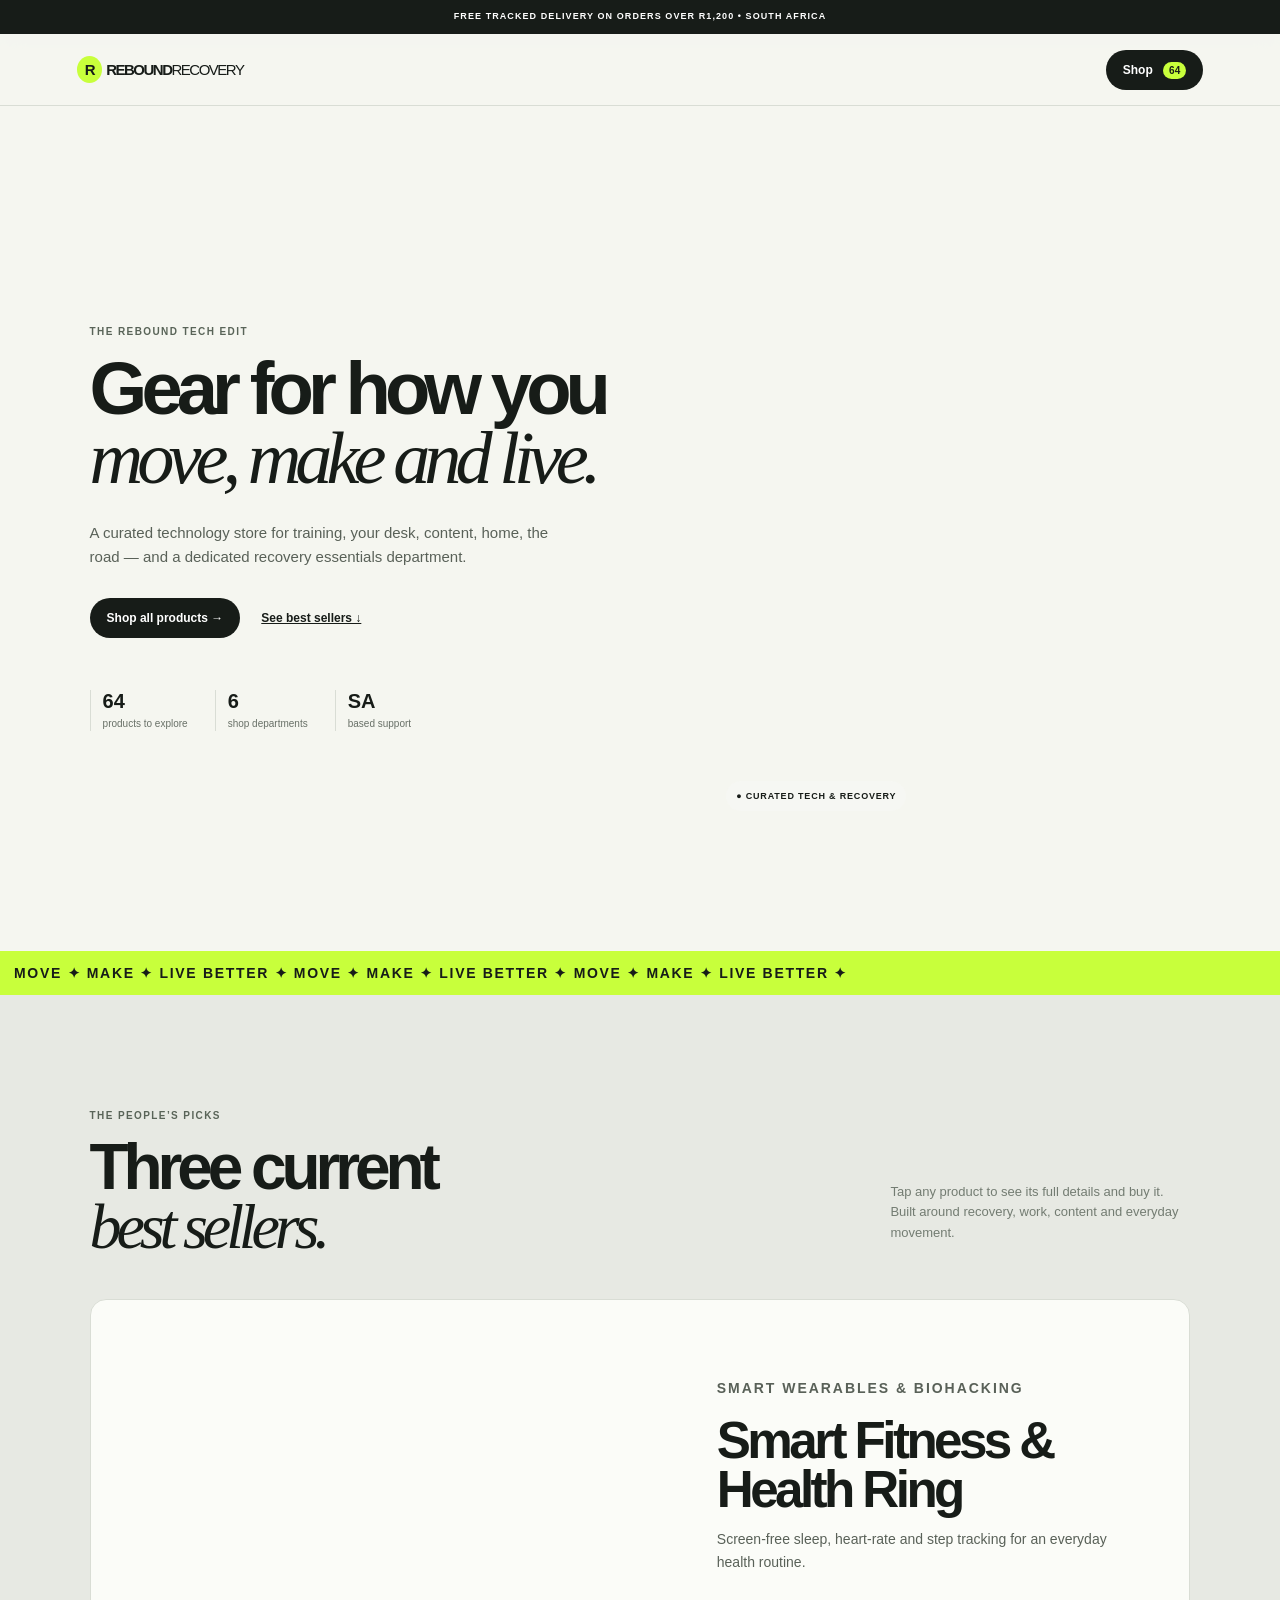
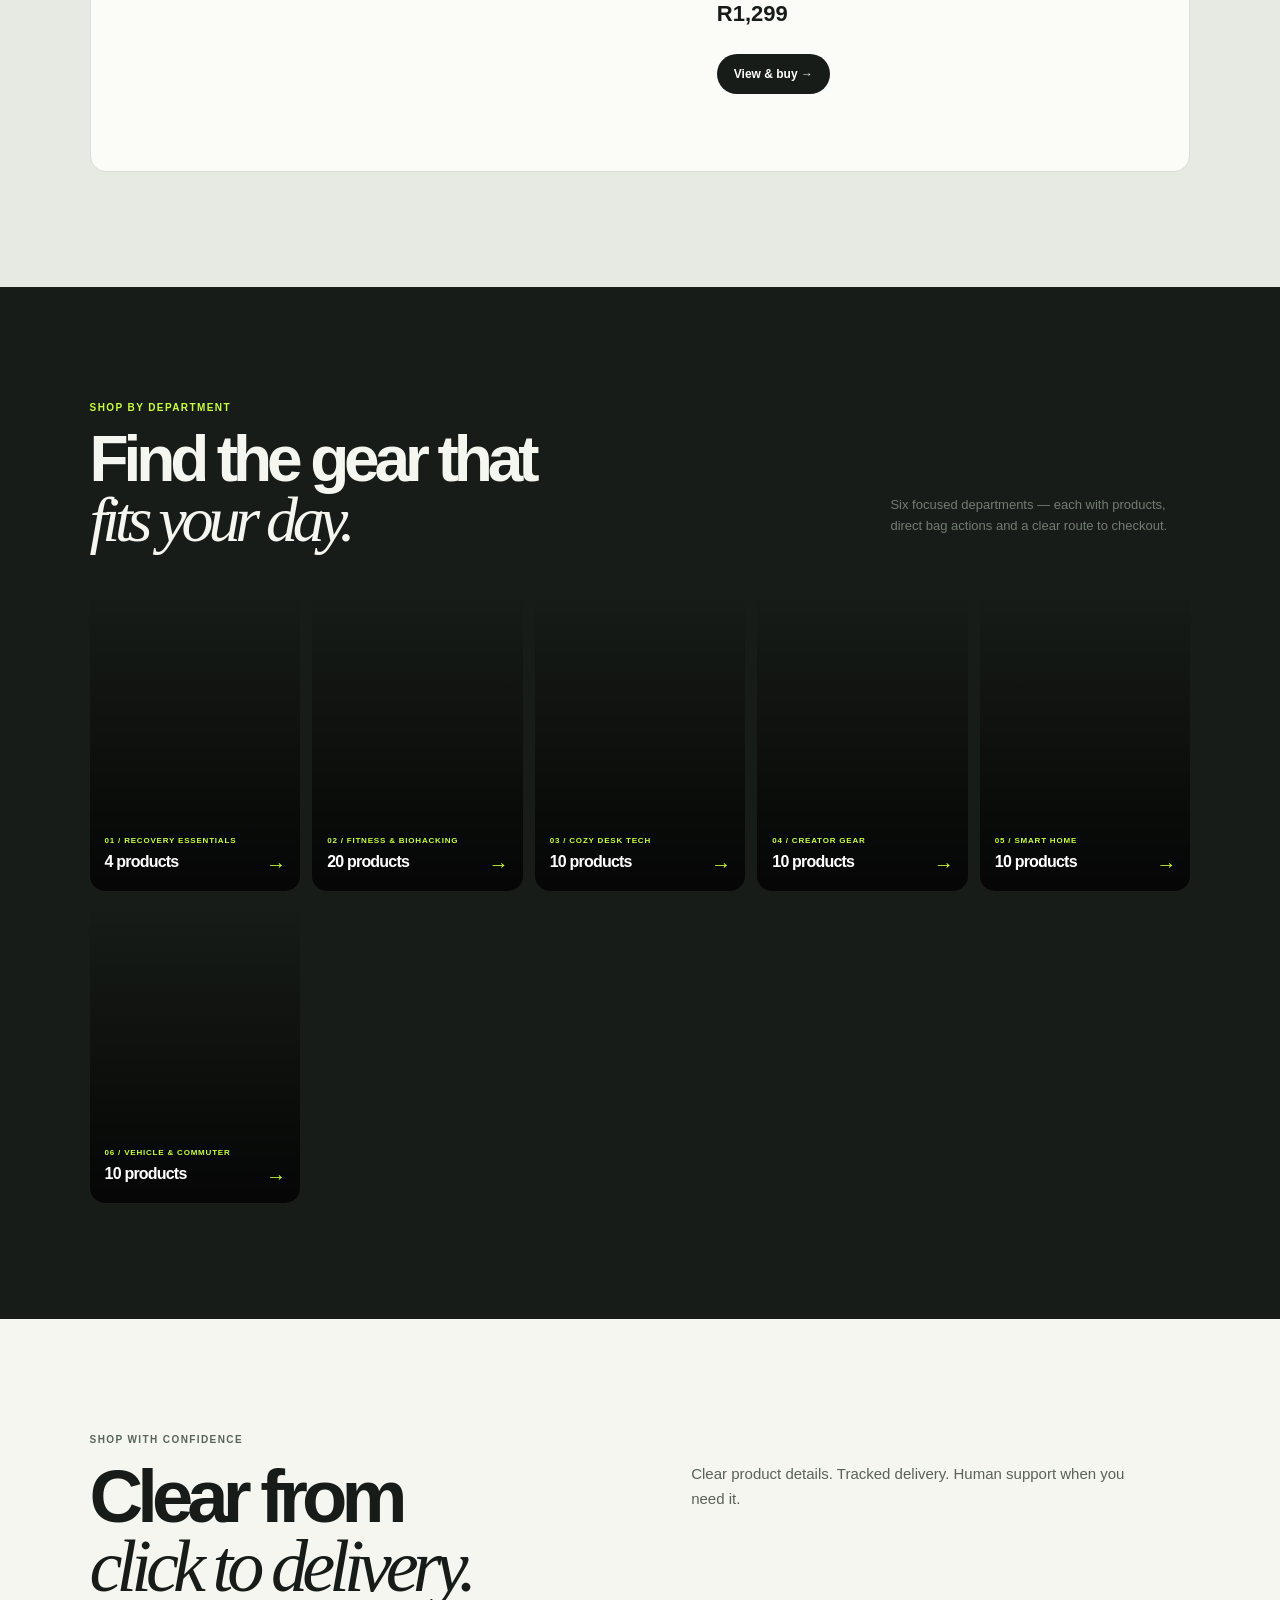
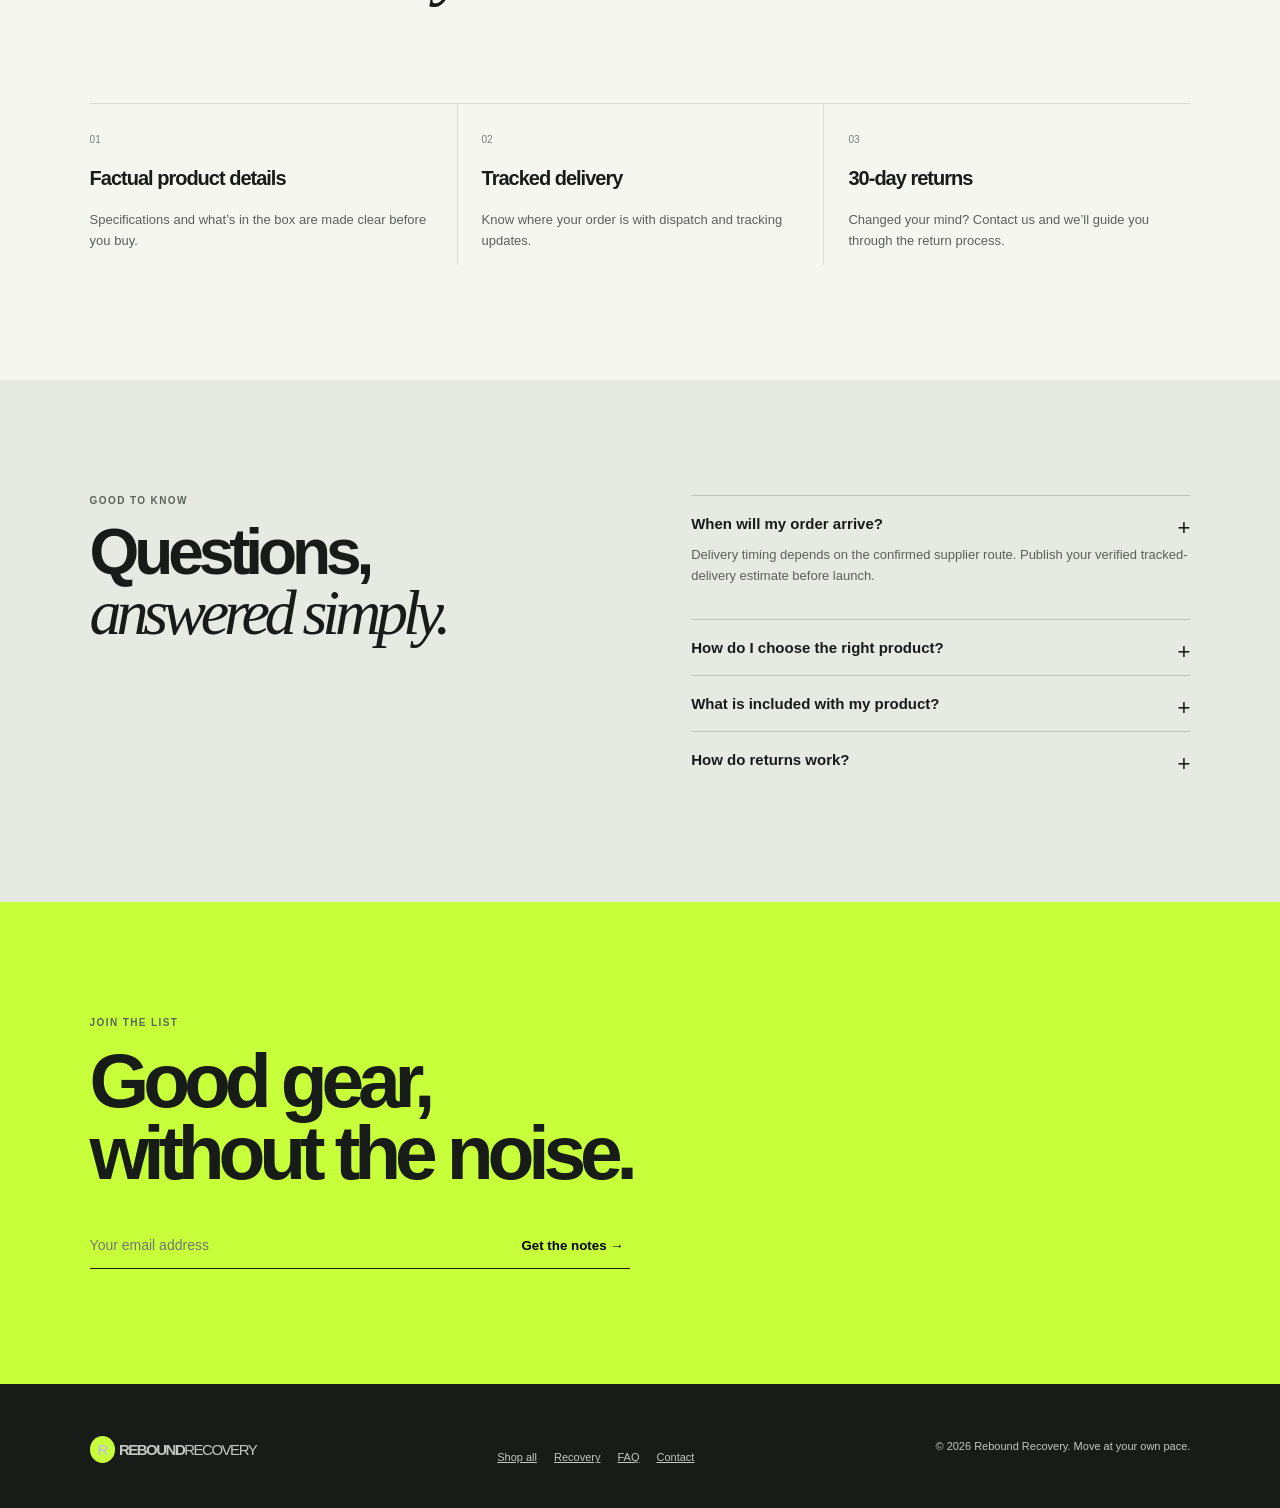
==== index.html @ 2fc0a437 "Make live site match full desktop homepage" ====
<!doctype html><html lang="en"><head><meta charset="utf-8"><meta name="viewport" content="width=device-width,initial-scale=1,viewport-fit=cover"><meta name="theme-color" content="#171c18"><title>Rebound Recovery | Gear for how you move, make and live</title><style>:root{--ink:#171c18;--paper:#f5f6f0;--lime:#c8ff3b;--line:#d9ddd5;--muted:#596158}*{box-sizing:border-box}html{scroll-behavior:smooth}body{margin:0;background:var(--paper);color:var(--ink);font-family:Arial,sans-serif}a{color:inherit}.bar{height:34px;background:var(--ink);color:white;text-align:center;padding:11px;font-size:9px;font-weight:bold;letter-spacing:.12em}.nav{height:72px;position:sticky;top:0;z-index:5;display:flex;align-items:center;justify-content:space-between;padding:0 clamp(18px,6vw,92px);background:#f5f6f0ee;backdrop-filter:blur(12px);border-bottom:1px solid var(--line)}.logo{font-size:15px;font-weight:800;letter-spacing:-1.5px;text-decoration:none}.logo b{display:inline-block;background:var(--lime);padding:5px 8px;border-radius:50%;margin-right:4px}.logo span{font-weight:400}.bag,.btn{background:var(--ink);color:white;border:0;border-radius:99px;padding:13px 17px;text-decoration:none;font-size:12px;font-weight:bold}.bag i{font-style:normal;margin-left:7px;background:var(--lime);color:var(--ink);border-radius:99px;padding:3px 6px;font-size:10px}.pad{padding:clamp(65px,9vw,130px) clamp(18px,7vw,115px)}.hero{display:grid;grid-template-columns:1.04fr .96fr;gap:8vw;align-items:center;min-height:620px}.eyebrow{font-size:10px;letter-spacing:.14em;font-weight:bold;color:#596458;margin:0 0 17px}.hero h1,h2{margin:0;line-height:.93;letter-spacing:-.08em;font-size:clamp(46px,5.8vw,86px)}em{font-family:Georgia,serif;font-weight:400}.lead{max-width:470px;color:var(--muted);font-size:15px;line-height:1.65;margin:28px 0}.actions{display:flex;gap:21px;align-items:center;flex-wrap:wrap}.text{font-size:12px;font-weight:bold}.stats{display:flex;gap:27px;margin-top:52px}.stats div{border-left:1px solid var(--line);padding-left:12px}.stats b{display:block;font-size:20px}.stats span{font-size:10px;color:#687067}.heroimg{height:clamp(360px,48vw,650px);border-radius:19px;background:url(https://images.unsplash.com/photo-1552674605-db6ffd4facb5?auto=format&fit=crop&w=1200&q=85) center/cover}.tag{display:inline-block;background:#f7f8f3e9;padding:10px;margin:calc(clamp(360px,48vw,650px) - 55px) 0 0 15px;border-radius:99px;font-size:9px;font-weight:bold;letter-spacing:.09em}.ticker{background:var(--lime);overflow:hidden;white-space:nowrap;padding:14px;font-weight:bold;letter-spacing:.12em;font-size:14px}.dark{background:var(--ink);color:#f5f6f0}.dark .eyebrow{color:var(--lime)}.head{display:grid;grid-template-columns:1fr 300px;gap:8vw;align-items:end;margin-bottom:42px}.head h2{font-size:clamp(40px,5vw,68px)}.head>p{font-size:13px;line-height:1.6;color:#737c72}.cards{display:grid;grid-template-columns:repeat(3,1fr);gap:14px}.card{min-height:350px;border-radius:16px;overflow:hidden;position:relative;color:white;text-decoration:none;background:#384238;display:flex;align-items:end;padding:18px}.card:after{content:"";position:absolute;inset:0;background:linear-gradient(transparent,rgba(0,0,0,.82))}.card>*{position:relative;z-index:1}.card:nth-child(1){background:url(https://images.unsplash.com/photo-1576678927484-cc907957088c?auto=format&fit=crop&w=900&q=80) center/cover}.card:nth-child(2){background:url(https://images.unsplash.com/photo-1516321318423-f06f85e504b3?auto=format&fit=crop&w=900&q=80) center/cover}.card:nth-child(3){background:url(https://images.unsplash.com/photo-1598488035139-bdbb2231ce04?auto=format&fit=crop&w=900&q=80) center/cover}.card small{color:var(--lime);font-size:9px;font-weight:bold;letter-spacing:.1em}.card h3{font-size:22px;letter-spacing:-.06em;margin:8px 0}.card p{font-size:12px;line-height:1.45;margin:0 0 18px}.best{background:#e7e9e3}.bestgrid{display:grid;grid-template-columns:1fr 1fr;border-radius:16px;overflow:hidden;background:#fbfcf8;border:1px solid var(--line)}.bestimg{min-height:390px;background:url(https://images.unsplash.com/photo-1506629905607-d405d7d7d8b4?auto=format&fit=crop&w=1100&q=80) center/cover}.bestcopy{padding:clamp(30px,6vw,82px);display:flex;align-items:start;justify-content:center;flex-direction:column}.bestcopy h3{font-size:clamp(32px,4vw,57px);line-height:.96;letter-spacing:-.07em;margin:0}.bestcopy p{font-size:14px;line-height:1.6;color:var(--muted)}.price{font-size:22px;margin:14px 0 27px}.departments{display:grid;grid-template-columns:repeat(5,1fr);gap:12px}.dept{height:300px;position:relative;border-radius:15px;overflow:hidden;padding:15px;color:white;text-decoration:none;display:flex;flex-direction:column;justify-content:end;background-size:cover;background-position:center}.dept:after{content:"";position:absolute;inset:0;background:linear-gradient(transparent,rgba(0,0,0,.8))}.dept>*{position:relative;z-index:1}.dept span{font-size:8px;color:var(--lime);letter-spacing:.1em;font-weight:bold;margin-bottom:8px}.dept strong{font-size:16px;letter-spacing:-.05em}.dept b{float:right;font-size:20px;color:var(--lime)}.d1{background-image:url(https://images.unsplash.com/photo-1576678927484-cc907957088c?auto=format&fit=crop&w=700&q=80)}.d2{background-image:url(https://images.unsplash.com/photo-1552674605-db6ffd4facb5?auto=format&fit=crop&w=700&q=80)}.d3{background-image:url(https://images.unsplash.com/photo-1497215728101-856f4ea42174?auto=format&fit=crop&w=700&q=80)}.d4{background-image:url(https://images.unsplash.com/photo-1598488035139-bdbb2231ce04?auto=format&fit=crop&w=700&q=80)}.d5{background-image:url(https://images.unsplash.com/photo-1558002038-1055907df827?auto=format&fit=crop&w=700&q=80)}.d6{background-image:url(https://images.unsplash.com/photo-1503376780353-7e6692767b70?auto=format&fit=crop&w=700&q=80)}.proof{display:grid;grid-template-columns:1fr 1fr;gap:8vw}.proofgrid{grid-column:1/-1;display:grid;grid-template-columns:repeat(3,1fr);border-top:1px solid var(--line)}.proofgrid div{padding:25px 24px 0 0}.proofgrid div+div{border-left:1px solid var(--line);padding-left:24px}.proofgrid span{font-size:10px;color:#778176}.proofgrid h3{font-size:20px;letter-spacing:-.05em}.proofgrid p{font-size:13px;color:var(--muted);line-height:1.6}.faq{background:#e7e9e3;display:grid;grid-template-columns:1fr 1fr;gap:8vw}.faq h2{font-size:clamp(42px,5vw,70px)}details{border-top:1px solid #bdc2bb;padding:19px 0}summary{font-size:15px;font-weight:bold;cursor:pointer;list-style:none}summary:after{content:"+";float:right;font-size:22px;font-weight:400}details p{font-size:13px;color:var(--muted);line-height:1.6}.news{background:var(--lime)}.news h2{font-size:clamp(48px,6vw,86px)}form{max-width:540px;border-bottom:1px solid var(--ink);margin-top:34px;display:flex}input{background:transparent;border:0;outline:0;padding:15px 0;flex:1;font-size:14px}form button{border:0;background:transparent;font-weight:bold;white-space:nowrap}footer{padding:45px clamp(18px,7vw,115px);display:flex;justify-content:space-between;gap:25px;align-items:end;flex-wrap:wrap;background:var(--ink);color:#eef0e9}footer a,footer p{font-size:11px;color:#c3c9c1}.links{display:flex;gap:17px}@media(max-width:760px){.bar{font-size:8px}.hero{grid-template-columns:1fr;gap:36px;padding-top:48px}.heroimg{order:-1;height:420px}.hero h1{font-size:53px}.stats{gap:13px}.head,.proof,.faq{grid-template-columns:1fr;gap:22px}.cards{grid-template-columns:1fr}.card{min-height:300px}.bestgrid{grid-template-columns:1fr}.bestimg{min-height:275px}.departments{grid-template-columns:repeat(2,1fr);gap:10px}.dept{height:220px}.dept:last-child{grid-column:span 2;height:180px}.proofgrid{grid-template-columns:1fr}.proofgrid div+div{border-left:0;border-top:1px solid var(--line);padding-left:0;padding-top:23px}.faq{gap:35px}.pad{padding-top:70px;padding-bottom:70px}}</style></head><body><div class="bar">FREE TRACKED DELIVERY ON ORDERS OVER R1,200 • SOUTH AFRICA</div><header class="nav"><a class="logo" href="#top"><b>R</b>REBOUND<span>RECOVERY</span></a><a class="bag" href="#departments">Shop <i>64</i></a></header><main id="top"><section class="hero pad"><div><p class="eyebrow">THE REBOUND TECH EDIT</p><h1>Gear for how you<br><em>move, make and live.</em></h1><p class="lead">A curated technology store for training, your desk, content, home, the road — and a dedicated recovery essentials department.</p><div class="actions"><a class="btn" href="#departments">Shop all products →</a><a class="text" href="#best">See best sellers ↓</a></div><div class="stats"><div><b>64</b><span>products to explore</span></div><div><b>6</b><span>shop departments</span></div><div><b>SA</b><span>based support</span></div></div></div><div class="heroimg"><span class="tag">● CURATED TECH & RECOVERY</span></div></section><section class="ticker">MOVE ✦ MAKE ✦ LIVE BETTER ✦ MOVE ✦ MAKE ✦ LIVE BETTER ✦ MOVE ✦ MAKE ✦ LIVE BETTER ✦</section><section id="best" class="best pad"><div class="head"><div><p class="eyebrow">THE PEOPLE’S PICKS</p><h2>Three current<br><em>best sellers.</em></h2></div><p>Tap any product to see its full details and buy it. Built around recovery, work, content and everyday movement.</p></div><div class="bestgrid"><div class="bestimg"></div><div class="bestcopy"><p class="eyebrow">SMART WEARABLES & BIOHACKING</p><h3>Smart Fitness & Health Ring</h3><p>Screen-free sleep, heart-rate and step tracking for an everyday health routine.</p><b class="price">R1,299</b><a class="btn" href="#departments">View & buy →</a></div></div></section><section id="departments" class="dark pad"><div class="head"><div><p class="eyebrow">SHOP BY DEPARTMENT</p><h2>Find the gear that<br><em>fits your day.</em></h2></div><p>Six focused departments — each with products, direct bag actions and a clear route to checkout.</p></div><div class="departments"><a class="dept d1" href="#best"><span>01 / RECOVERY ESSENTIALS</span><strong>4 products <b>→</b></strong></a><a class="dept d2" href="#best"><span>02 / FITNESS & BIOHACKING</span><strong>20 products <b>→</b></strong></a><a class="dept d3" href="#best"><span>03 / COZY DESK TECH</span><strong>10 products <b>→</b></strong></a><a class="dept d4" href="#best"><span>04 / CREATOR GEAR</span><strong>10 products <b>→</b></strong></a><a class="dept d5" href="#best"><span>05 / SMART HOME</span><strong>10 products <b>→</b></strong></a><a class="dept d6" href="#best"><span>06 / VEHICLE & COMMUTER</span><strong>10 products <b>→</b></strong></a></div></section><section class="pad proof"><div><p class="eyebrow">SHOP WITH CONFIDENCE</p><h2>Clear from<br><em>click to delivery.</em></h2></div><p class="lead">Clear product details. Tracked delivery. Human support when you need it.</p><div class="proofgrid"><div><span>01</span><h3>Factual product details</h3><p>Specifications and what’s in the box are made clear before you buy.</p></div><div><span>02</span><h3>Tracked delivery</h3><p>Know where your order is with dispatch and tracking updates.</p></div><div><span>03</span><h3>30-day returns</h3><p>Changed your mind? Contact us and we’ll guide you through the return process.</p></div></div></section><section class="faq pad"><div><p class="eyebrow">GOOD TO KNOW</p><h2>Questions,<br><em>answered simply.</em></h2></div><div><details open><summary>When will my order arrive?</summary><p>Delivery timing depends on the confirmed supplier route. Publish your verified tracked-delivery estimate before launch.</p></details><details><summary>How do I choose the right product?</summary><p>Open any product page to review exact details, compatibility and supplied guidance before adding it to your bag.</p></details><details><summary>What is included with my product?</summary><p>List only the exact contents supplied with the verified model to keep expectations clear.</p></details><details><summary>How do returns work?</summary><p>Add your confirmed return process, address and conditions here before launch.</p></details></div></section><section class="news pad"><p class="eyebrow">JOIN THE LIST</p><h2>Good gear,<br>without the noise.</h2><form onsubmit="return false"><input type="email" placeholder="Your email address"><button>Get the notes →</button></form></section></main><footer><a class="logo" href="#top"><b>R</b>REBOUND<span>RECOVERY</span></a><div class="links"><a href="#departments">Shop all</a><a href="#departments">Recovery</a><a href="#top">FAQ</a><a href="mailto:hello@reboundrecovery.co.za">Contact</a></div><p>© 2026 Rebound Recovery. Move at your own pace.</p></footer></body></html>
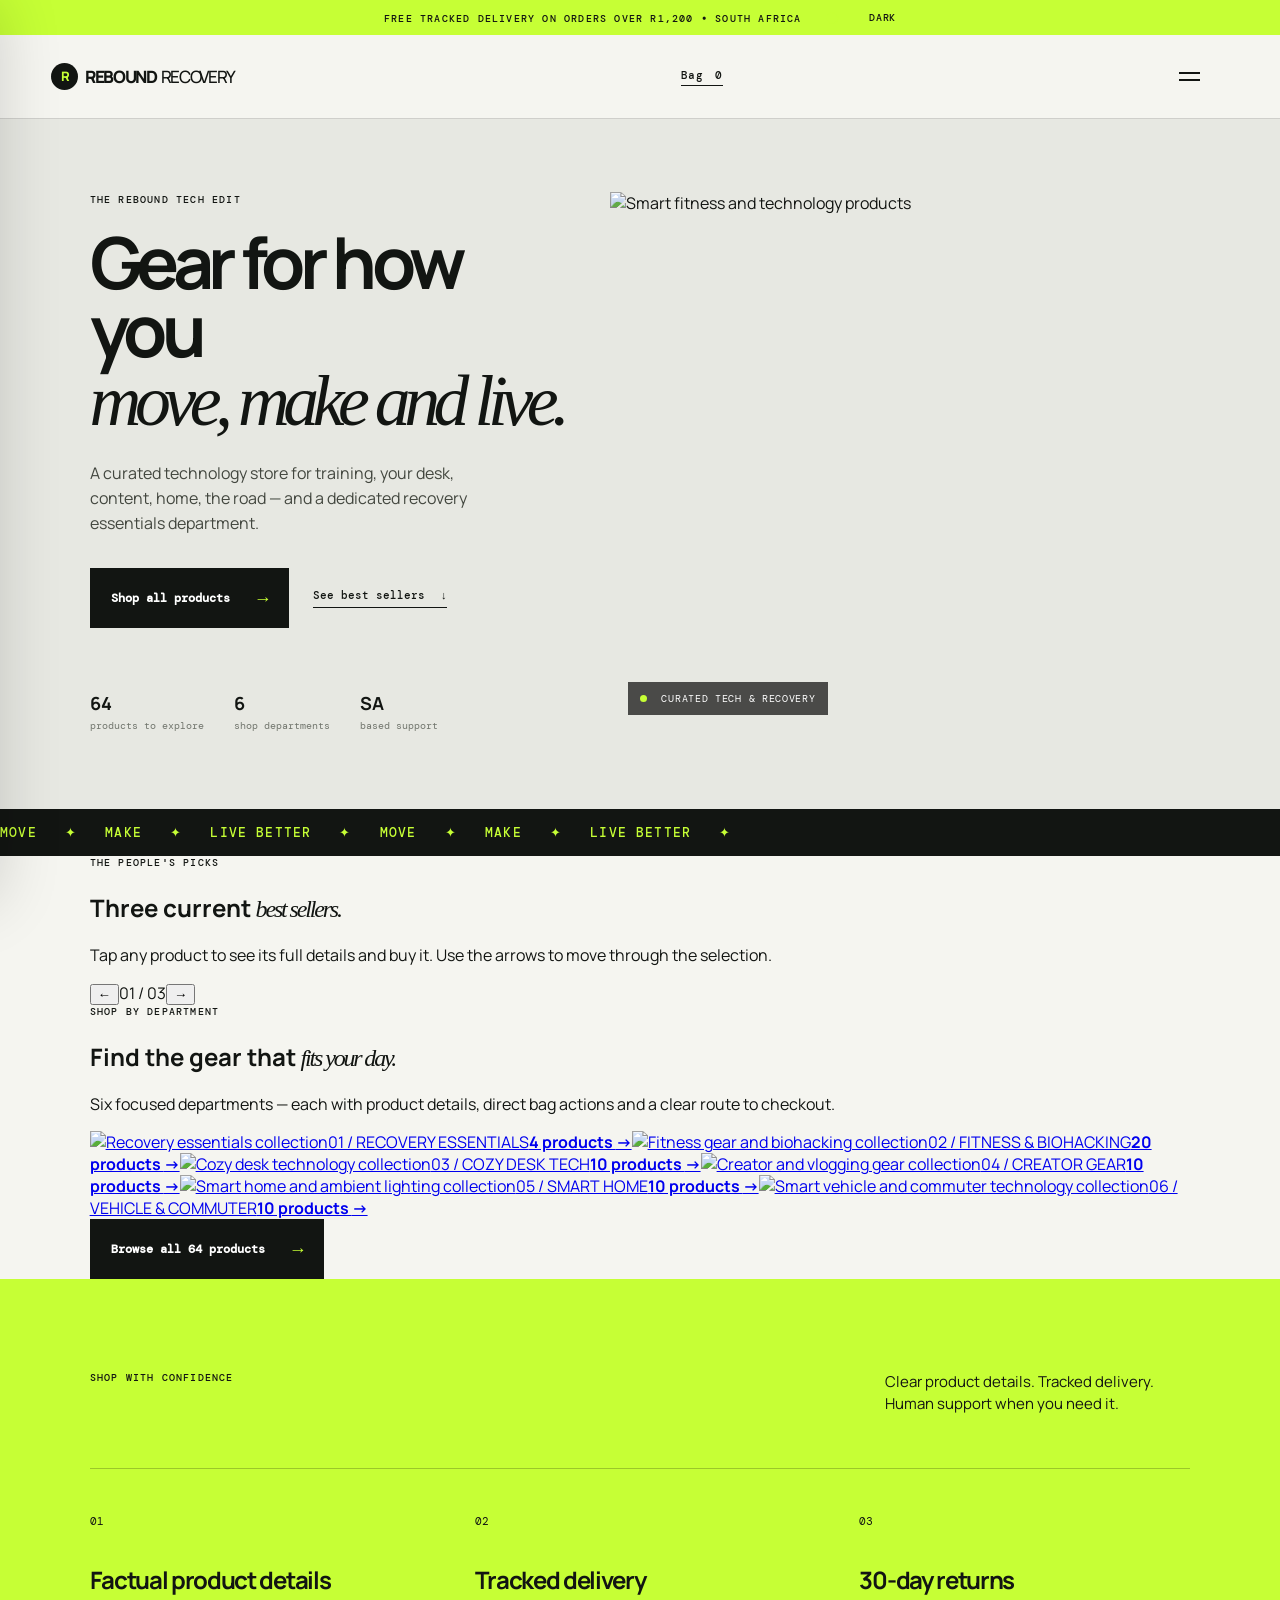
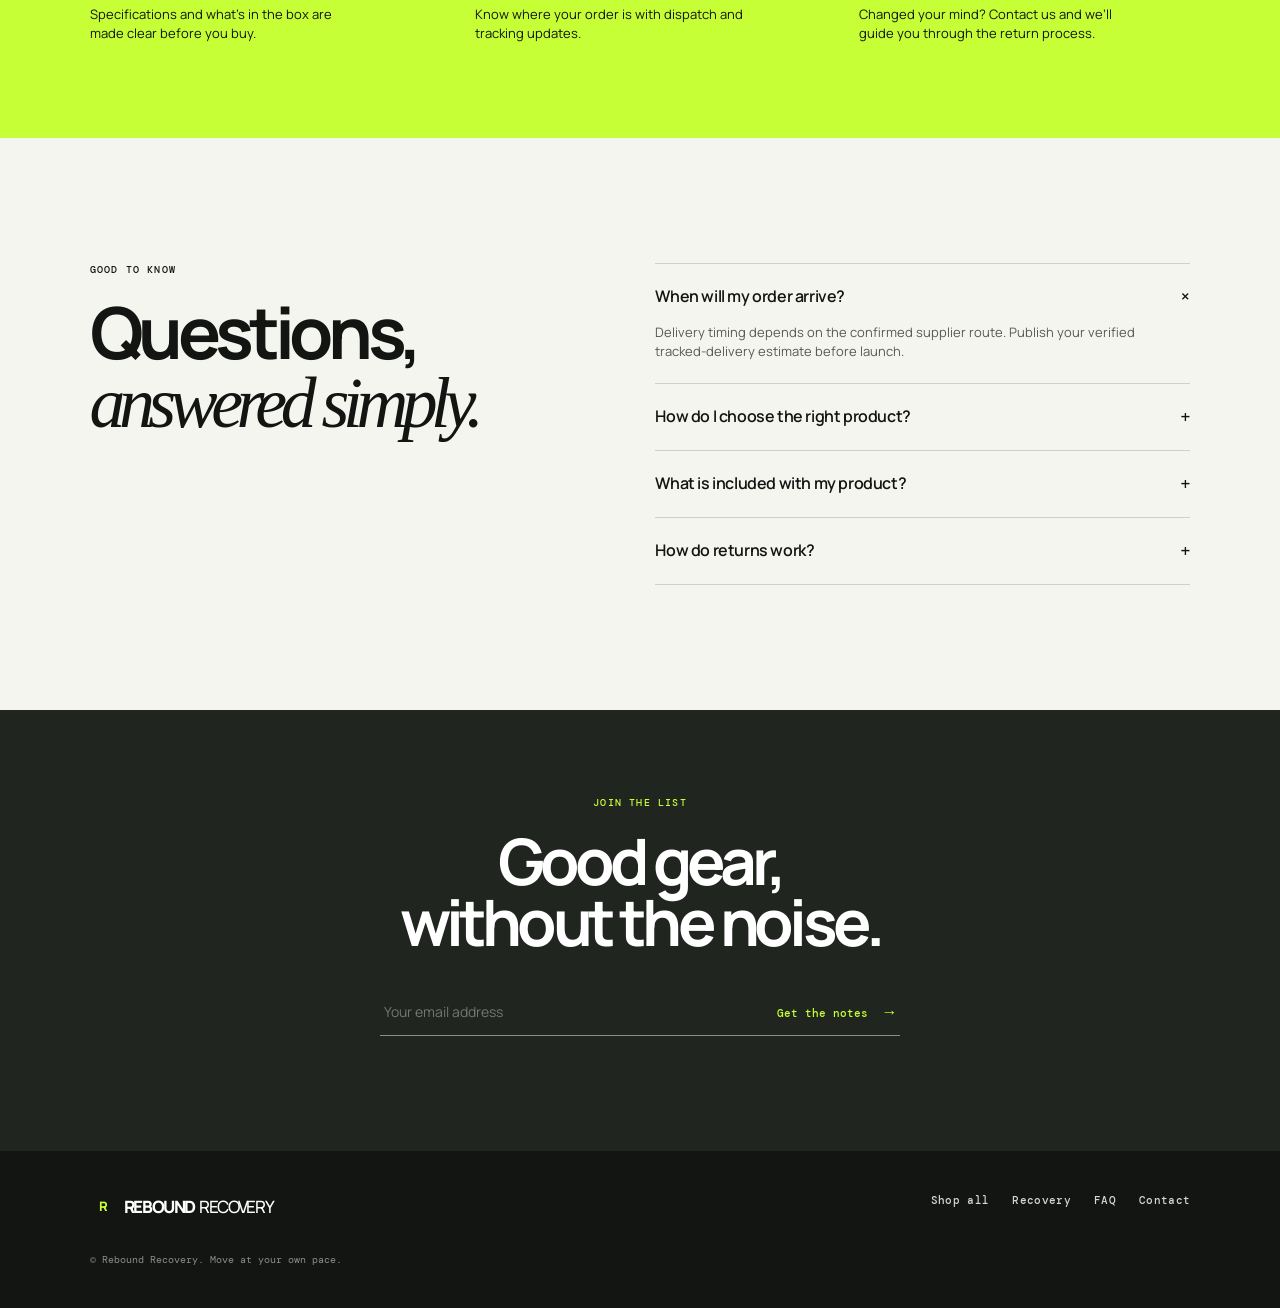
==== commit 0c08fb27: "Restore original index.html" ====
--- a/index.html
+++ b/index.html
@@ -1 +1,32 @@
-<!doctype html><html lang="en"><head><meta charset="utf-8"><meta name="viewport" content="width=device-width,initial-scale=1,viewport-fit=cover"><meta name="theme-color" content="#171c18"><title>Rebound Recovery | Gear for how you move, make and live</title><style>:root{--ink:#171c18;--paper:#f5f6f0;--lime:#c8ff3b;--line:#d9ddd5;--muted:#596158}*{box-sizing:border-box}html{scroll-behavior:smooth}body{margin:0;background:var(--paper);color:var(--ink);font-family:Arial,sans-serif}a{color:inherit}.bar{height:34px;background:var(--ink);color:white;text-align:center;padding:11px;font-size:9px;font-weight:bold;letter-spacing:.12em}.nav{height:72px;position:sticky;top:0;z-index:5;display:flex;align-items:center;justify-content:space-between;padding:0 clamp(18px,6vw,92px);background:#f5f6f0ee;backdrop-filter:blur(12px);border-bottom:1px solid var(--line)}.logo{font-size:15px;font-weight:800;letter-spacing:-1.5px;text-decoration:none}.logo b{display:inline-block;background:var(--lime);padding:5px 8px;border-radius:50%;margin-right:4px}.logo span{font-weight:400}.bag,.btn{background:var(--ink);color:white;border:0;border-radius:99px;padding:13px 17px;text-decoration:none;font-size:12px;font-weight:bold}.bag i{font-style:normal;margin-left:7px;background:var(--lime);color:var(--ink);border-radius:99px;padding:3px 6px;font-size:10px}.pad{padding:clamp(65px,9vw,130px) clamp(18px,7vw,115px)}.hero{display:grid;grid-template-columns:1.04fr .96fr;gap:8vw;align-items:center;min-height:620px}.eyebrow{font-size:10px;letter-spacing:.14em;font-weight:bold;color:#596458;margin:0 0 17px}.hero h1,h2{margin:0;line-height:.93;letter-spacing:-.08em;font-size:clamp(46px,5.8vw,86px)}em{font-family:Georgia,serif;font-weight:400}.lead{max-width:470px;color:var(--muted);font-size:15px;line-height:1.65;margin:28px 0}.actions{display:flex;gap:21px;align-items:center;flex-wrap:wrap}.text{font-size:12px;font-weight:bold}.stats{display:flex;gap:27px;margin-top:52px}.stats div{border-left:1px solid var(--line);padding-left:12px}.stats b{display:block;font-size:20px}.stats span{font-size:10px;color:#687067}.heroimg{height:clamp(360px,48vw,650px);border-radius:19px;background:url(https://images.unsplash.com/photo-1552674605-db6ffd4facb5?auto=format&fit=crop&w=1200&q=85) center/cover}.tag{display:inline-block;background:#f7f8f3e9;padding:10px;margin:calc(clamp(360px,48vw,650px) - 55px) 0 0 15px;border-radius:99px;font-size:9px;font-weight:bold;letter-spacing:.09em}.ticker{background:var(--lime);overflow:hidden;white-space:nowrap;padding:14px;font-weight:bold;letter-spacing:.12em;font-size:14px}.dark{background:var(--ink);color:#f5f6f0}.dark .eyebrow{color:var(--lime)}.head{display:grid;grid-template-columns:1fr 300px;gap:8vw;align-items:end;margin-bottom:42px}.head h2{font-size:clamp(40px,5vw,68px)}.head>p{font-size:13px;line-height:1.6;color:#737c72}.cards{display:grid;grid-template-columns:repeat(3,1fr);gap:14px}.card{min-height:350px;border-radius:16px;overflow:hidden;position:relative;color:white;text-decoration:none;background:#384238;display:flex;align-items:end;padding:18px}.card:after{content:"";position:absolute;inset:0;background:linear-gradient(transparent,rgba(0,0,0,.82))}.card>*{position:relative;z-index:1}.card:nth-child(1){background:url(https://images.unsplash.com/photo-1576678927484-cc907957088c?auto=format&fit=crop&w=900&q=80) center/cover}.card:nth-child(2){background:url(https://images.unsplash.com/photo-1516321318423-f06f85e504b3?auto=format&fit=crop&w=900&q=80) center/cover}.card:nth-child(3){background:url(https://images.unsplash.com/photo-1598488035139-bdbb2231ce04?auto=format&fit=crop&w=900&q=80) center/cover}.card small{color:var(--lime);font-size:9px;font-weight:bold;letter-spacing:.1em}.card h3{font-size:22px;letter-spacing:-.06em;margin:8px 0}.card p{font-size:12px;line-height:1.45;margin:0 0 18px}.best{background:#e7e9e3}.bestgrid{display:grid;grid-template-columns:1fr 1fr;border-radius:16px;overflow:hidden;background:#fbfcf8;border:1px solid var(--line)}.bestimg{min-height:390px;background:url(https://images.unsplash.com/photo-1506629905607-d405d7d7d8b4?auto=format&fit=crop&w=1100&q=80) center/cover}.bestcopy{padding:clamp(30px,6vw,82px);display:flex;align-items:start;justify-content:center;flex-direction:column}.bestcopy h3{font-size:clamp(32px,4vw,57px);line-height:.96;letter-spacing:-.07em;margin:0}.bestcopy p{font-size:14px;line-height:1.6;color:var(--muted)}.price{font-size:22px;margin:14px 0 27px}.departments{display:grid;grid-template-columns:repeat(5,1fr);gap:12px}.dept{height:300px;position:relative;border-radius:15px;overflow:hidden;padding:15px;color:white;text-decoration:none;display:flex;flex-direction:column;justify-content:end;background-size:cover;background-position:center}.dept:after{content:"";position:absolute;inset:0;background:linear-gradient(transparent,rgba(0,0,0,.8))}.dept>*{position:relative;z-index:1}.dept span{font-size:8px;color:var(--lime);letter-spacing:.1em;font-weight:bold;margin-bottom:8px}.dept strong{font-size:16px;letter-spacing:-.05em}.dept b{float:right;font-size:20px;color:var(--lime)}.d1{background-image:url(https://images.unsplash.com/photo-1576678927484-cc907957088c?auto=format&fit=crop&w=700&q=80)}.d2{background-image:url(https://images.unsplash.com/photo-1552674605-db6ffd4facb5?auto=format&fit=crop&w=700&q=80)}.d3{background-image:url(https://images.unsplash.com/photo-1497215728101-856f4ea42174?auto=format&fit=crop&w=700&q=80)}.d4{background-image:url(https://images.unsplash.com/photo-1598488035139-bdbb2231ce04?auto=format&fit=crop&w=700&q=80)}.d5{background-image:url(https://images.unsplash.com/photo-1558002038-1055907df827?auto=format&fit=crop&w=700&q=80)}.d6{background-image:url(https://images.unsplash.com/photo-1503376780353-7e6692767b70?auto=format&fit=crop&w=700&q=80)}.proof{display:grid;grid-template-columns:1fr 1fr;gap:8vw}.proofgrid{grid-column:1/-1;display:grid;grid-template-columns:repeat(3,1fr);border-top:1px solid var(--line)}.proofgrid div{padding:25px 24px 0 0}.proofgrid div+div{border-left:1px solid var(--line);padding-left:24px}.proofgrid span{font-size:10px;color:#778176}.proofgrid h3{font-size:20px;letter-spacing:-.05em}.proofgrid p{font-size:13px;color:var(--muted);line-height:1.6}.faq{background:#e7e9e3;display:grid;grid-template-columns:1fr 1fr;gap:8vw}.faq h2{font-size:clamp(42px,5vw,70px)}details{border-top:1px solid #bdc2bb;padding:19px 0}summary{font-size:15px;font-weight:bold;cursor:pointer;list-style:none}summary:after{content:"+";float:right;font-size:22px;font-weight:400}details p{font-size:13px;color:var(--muted);line-height:1.6}.news{background:var(--lime)}.news h2{font-size:clamp(48px,6vw,86px)}form{max-width:540px;border-bottom:1px solid var(--ink);margin-top:34px;display:flex}input{background:transparent;border:0;outline:0;padding:15px 0;flex:1;font-size:14px}form button{border:0;background:transparent;font-weight:bold;white-space:nowrap}footer{padding:45px clamp(18px,7vw,115px);display:flex;justify-content:space-between;gap:25px;align-items:end;flex-wrap:wrap;background:var(--ink);color:#eef0e9}footer a,footer p{font-size:11px;color:#c3c9c1}.links{display:flex;gap:17px}@media(max-width:760px){.bar{font-size:8px}.hero{grid-template-columns:1fr;gap:36px;padding-top:48px}.heroimg{order:-1;height:420px}.hero h1{font-size:53px}.stats{gap:13px}.head,.proof,.faq{grid-template-columns:1fr;gap:22px}.cards{grid-template-columns:1fr}.card{min-height:300px}.bestgrid{grid-template-columns:1fr}.bestimg{min-height:275px}.departments{grid-template-columns:repeat(2,1fr);gap:10px}.dept{height:220px}.dept:last-child{grid-column:span 2;height:180px}.proofgrid{grid-template-columns:1fr}.proofgrid div+div{border-left:0;border-top:1px solid var(--line);padding-left:0;padding-top:23px}.faq{gap:35px}.pad{padding-top:70px;padding-bottom:70px}}</style></head><body><div class="bar">FREE TRACKED DELIVERY ON ORDERS OVER R1,200 • SOUTH AFRICA</div><header class="nav"><a class="logo" href="#top"><b>R</b>REBOUND<span>RECOVERY</span></a><a class="bag" href="#departments">Shop <i>64</i></a></header><main id="top"><section class="hero pad"><div><p class="eyebrow">THE REBOUND TECH EDIT</p><h1>Gear for how you<br><em>move, make and live.</em></h1><p class="lead">A curated technology store for training, your desk, content, home, the road — and a dedicated recovery essentials department.</p><div class="actions"><a class="btn" href="#departments">Shop all products →</a><a class="text" href="#best">See best sellers ↓</a></div><div class="stats"><div><b>64</b><span>products to explore</span></div><div><b>6</b><span>shop departments</span></div><div><b>SA</b><span>based support</span></div></div></div><div class="heroimg"><span class="tag">● CURATED TECH & RECOVERY</span></div></section><section class="ticker">MOVE ✦ MAKE ✦ LIVE BETTER ✦ MOVE ✦ MAKE ✦ LIVE BETTER ✦ MOVE ✦ MAKE ✦ LIVE BETTER ✦</section><section id="best" class="best pad"><div class="head"><div><p class="eyebrow">THE PEOPLE’S PICKS</p><h2>Three current<br><em>best sellers.</em></h2></div><p>Tap any product to see its full details and buy it. Built around recovery, work, content and everyday movement.</p></div><div class="bestgrid"><div class="bestimg"></div><div class="bestcopy"><p class="eyebrow">SMART WEARABLES & BIOHACKING</p><h3>Smart Fitness & Health Ring</h3><p>Screen-free sleep, heart-rate and step tracking for an everyday health routine.</p><b class="price">R1,299</b><a class="btn" href="#departments">View & buy →</a></div></div></section><section id="departments" class="dark pad"><div class="head"><div><p class="eyebrow">SHOP BY DEPARTMENT</p><h2>Find the gear that<br><em>fits your day.</em></h2></div><p>Six focused departments — each with products, direct bag actions and a clear route to checkout.</p></div><div class="departments"><a class="dept d1" href="#best"><span>01 / RECOVERY ESSENTIALS</span><strong>4 products <b>→</b></strong></a><a class="dept d2" href="#best"><span>02 / FITNESS & BIOHACKING</span><strong>20 products <b>→</b></strong></a><a class="dept d3" href="#best"><span>03 / COZY DESK TECH</span><strong>10 products <b>→</b></strong></a><a class="dept d4" href="#best"><span>04 / CREATOR GEAR</span><strong>10 products <b>→</b></strong></a><a class="dept d5" href="#best"><span>05 / SMART HOME</span><strong>10 products <b>→</b></strong></a><a class="dept d6" href="#best"><span>06 / VEHICLE & COMMUTER</span><strong>10 products <b>→</b></strong></a></div></section><section class="pad proof"><div><p class="eyebrow">SHOP WITH CONFIDENCE</p><h2>Clear from<br><em>click to delivery.</em></h2></div><p class="lead">Clear product details. Tracked delivery. Human support when you need it.</p><div class="proofgrid"><div><span>01</span><h3>Factual product details</h3><p>Specifications and what’s in the box are made clear before you buy.</p></div><div><span>02</span><h3>Tracked delivery</h3><p>Know where your order is with dispatch and tracking updates.</p></div><div><span>03</span><h3>30-day returns</h3><p>Changed your mind? Contact us and we’ll guide you through the return process.</p></div></div></section><section class="faq pad"><div><p class="eyebrow">GOOD TO KNOW</p><h2>Questions,<br><em>answered simply.</em></h2></div><div><details open><summary>When will my order arrive?</summary><p>Delivery timing depends on the confirmed supplier route. Publish your verified tracked-delivery estimate before launch.</p></details><details><summary>How do I choose the right product?</summary><p>Open any product page to review exact details, compatibility and supplied guidance before adding it to your bag.</p></details><details><summary>What is included with my product?</summary><p>List only the exact contents supplied with the verified model to keep expectations clear.</p></details><details><summary>How do returns work?</summary><p>Add your confirmed return process, address and conditions here before launch.</p></details></div></section><section class="news pad"><p class="eyebrow">JOIN THE LIST</p><h2>Good gear,<br>without the noise.</h2><form onsubmit="return false"><input type="email" placeholder="Your email address"><button>Get the notes →</button></form></section></main><footer><a class="logo" href="#top"><b>R</b>REBOUND<span>RECOVERY</span></a><div class="links"><a href="#departments">Shop all</a><a href="#departments">Recovery</a><a href="#top">FAQ</a><a href="mailto:hello@reboundrecovery.co.za">Contact</a></div><p>© 2026 Rebound Recovery. Move at your own pace.</p></footer></body></html>+<!doctype html>
+<html lang="en">
+<head>
+  <meta charset="UTF-8" /><meta name="viewport" content="width=device-width, initial-scale=1.0" />
+  <meta name="description" content="Rebound Recovery — curated technology and recovery essentials for how you move, make and live." />
+  <title>Rebound Recovery | Gear for how you move, make and live</title>
+  <script>try{document.documentElement.dataset.theme=localStorage.getItem('rebound-recovery-theme')||(matchMedia('(prefers-color-scheme: dark)').matches?'dark':'light')}catch(e){}</script>
+  <link rel="preconnect" href="https://fonts.googleapis.com" /><link rel="preconnect" href="https://fonts.gstatic.com" crossorigin />
+  <link href="https://fonts.googleapis.com/css2?family=DM+Mono:wght@400;500&family=Manrope:wght@400;500;600;700;800&display=swap" rel="stylesheet" />
+  <link rel="stylesheet" href="styles.css" /><link rel="stylesheet" href="theme.css" /><link rel="stylesheet" href="liquid-glass.css" /><link rel="stylesheet" href="homepage-enhancements.css" /><link rel="stylesheet" href="navigation.css" /><link rel="stylesheet" href="homepage-tech-preview.css" /><link rel="stylesheet" href="best-sellers.css" />
+</head>
+<body>
+  <div class="announcement"><span class="announcement-copy">FREE TRACKED DELIVERY ON ORDERS OVER R1,200 <b>•</b> SOUTH AFRICA</span><button class="theme-toggle utility-theme-toggle" type="button" data-theme-toggle aria-pressed="false"><span aria-hidden="true">◐</span><span class="theme-toggle-text">DARK</span></button></div>
+  <header class="site-header"><a class="brand" href="#top" aria-label="Rebound Recovery home"><span class="brand-mark">R</span>REBOUND<span>RECOVERY</span></a><div class="header-actions"><a class="bag" href="cart.html">Bag <span id="bag-count">0</span></a></div><button class="menu-toggle" type="button" aria-expanded="false" aria-label="Open menu"><span></span><span></span></button></header>
+  <main id="top">
+    <section class="hero section-pad">
+      <div class="hero-copy"><p class="eyebrow">THE REBOUND TECH EDIT</p><h1>Gear for how you<br /><em>move, make and live.</em></h1><p class="hero-text">A curated technology store for training, your desk, content, home, the road — and a dedicated recovery essentials department.</p><div class="hero-actions"><a class="button button-primary" href="shop.html">Shop all products <span>→</span></a><a class="text-link" href="#best-sellers">See best sellers <span>↓</span></a></div><div class="hero-meta"><div><strong>64</strong><span>products to explore</span></div><div><strong>6</strong><span>shop departments</span></div><div><strong>SA</strong><span>based support</span></div></div></div>
+      <div class="hero-media"><img src="https://images.unsplash.com/photo-1552674605-db6ffd4facb5?auto=format&fit=crop&w=1200&q=82" alt="Smart fitness and technology products" /><div class="image-label"><span class="pulse-dot"></span> CURATED TECH &amp; RECOVERY</div></div>
+    </section>
+    <section class="ticker" aria-label="Store benefits"><div>MOVE <i>✦</i> MAKE <i>✦</i> LIVE BETTER <i>✦</i> MOVE <i>✦</i> MAKE <i>✦</i> LIVE BETTER <i>✦</i></div></section>
+    <section id="best-sellers" class="best-sellers section-pad" aria-labelledby="best-sellers-title">
+      <div class="best-sellers-heading"><div><p class="eyebrow">THE PEOPLE'S PICKS</p><h2 id="best-sellers-title">Three current <em>best sellers.</em></h2></div><p>Tap any product to see its full details and buy it. Use the arrows to move through the selection.</p></div>
+      <div class="best-seller-carousel" aria-roledescription="carousel" aria-label="Best-selling products"><div class="best-seller-viewport"><div class="best-seller-track" id="best-seller-track"></div></div><div class="best-seller-controls"><button class="best-seller-arrow" id="best-seller-prev" type="button" aria-label="Previous best seller">←</button><span id="best-seller-count" aria-live="polite">01 / 03</span><button class="best-seller-arrow" id="best-seller-next" type="button" aria-label="Next best seller">→</button></div></div>
+    </section>
+    <section class="tech-preview section-pad" aria-labelledby="tech-title"><div class="tech-preview-head"><div><p class="eyebrow">SHOP BY DEPARTMENT</p><h2 id="tech-title">Find the gear that <em>fits your day.</em></h2></div><p>Six focused departments — each with product details, direct bag actions and a clear route to checkout.</p></div><div class="tech-preview-grid"><a href="shop.html?category=recovery"><img src="https://images.unsplash.com/photo-1576678927484-cc907957088c?auto=format&fit=crop&w=1200&q=82" alt="Recovery essentials collection" /><span>01 / RECOVERY ESSENTIALS</span><strong>4 products <b>→</b></strong></a><a href="shop.html?category=wearables"><img src="https://images.unsplash.com/photo-1552674605-db6ffd4facb5?auto=format&fit=crop&w=1200&q=82" alt="Fitness gear and biohacking collection" /><span>02 / FITNESS &amp; BIOHACKING</span><strong>20 products <b>→</b></strong></a><a href="shop.html?category=desk"><img src="https://images.unsplash.com/photo-1497215728101-856f4ea42174?auto=format&fit=crop&w=1200&q=82" alt="Cozy desk technology collection" /><span>03 / COZY DESK TECH</span><strong>10 products <b>→</b></strong></a><a href="shop.html?category=creator"><img src="https://images.unsplash.com/photo-1598488035139-bdbb2231ce04?auto=format&fit=crop&w=1200&q=82" alt="Creator and vlogging gear collection" /><span>04 / CREATOR GEAR</span><strong>10 products <b>→</b></strong></a><a href="shop.html?category=home"><img src="https://images.unsplash.com/photo-1558002038-1055907df827?auto=format&fit=crop&w=1200&q=82" alt="Smart home and ambient lighting collection" /><span>05 / SMART HOME</span><strong>10 products <b>→</b></strong></a><a href="shop.html?category=vehicle"><img src="https://images.unsplash.com/photo-1503376780353-7e6692767b70?auto=format&fit=crop&w=1200&q=82" alt="Smart vehicle and commuter technology collection" /><span>06 / VEHICLE &amp; COMMUTER</span><strong>10 products <b>→</b></strong></a></div><a class="button button-primary tech-preview-cta" href="shop.html">Browse all 64 products <span>→</span></a></section>
+    <section class="proof section-pad"><div class="proof-top"><p class="eyebrow">SHOP WITH CONFIDENCE</p><p>Clear product details. Tracked delivery. Human support when you need it.</p></div><div class="proof-grid"><div><span>01</span><h3>Factual product details</h3><p>Specifications and what’s in the box are made clear before you buy.</p></div><div><span>02</span><h3>Tracked delivery</h3><p>Know where your order is with dispatch and tracking updates.</p></div><div><span>03</span><h3>30-day returns</h3><p>Changed your mind? Contact us and we’ll guide you through the return process.</p></div></div></section>
+    <section id="faq" class="faq section-pad"><div><p class="eyebrow">GOOD TO KNOW</p><h2>Questions,<br /><em>answered simply.</em></h2></div><div class="faq-list"><details open><summary>When will my order arrive?<span>+</span></summary><p>Delivery timing depends on the confirmed supplier route. Publish your verified tracked-delivery estimate before launch.</p></details><details><summary>How do I choose the right product?<span>+</span></summary><p>Open any product page to review the exact product details, compatibility and supplied guidance before adding it to your bag.</p></details><details><summary>What is included with my product?<span>+</span></summary><p>List only the exact contents supplied with the verified model to keep expectations clear.</p></details><details><summary>How do returns work?<span>+</span></summary><p>Add your confirmed return process, address and conditions here before launch.</p></details></div></section>
+    <section class="newsletter"><p class="eyebrow">JOIN THE LIST</p><h2>Good gear,<br />without the noise.</h2><form id="newsletter-form"><label class="sr-only" for="email">Email address</label><input id="email" type="email" placeholder="Your email address" required /><button type="submit">Get the notes <span>→</span></button></form><p id="form-message" role="status"></p></section>
+  </main>
+  <footer><a class="brand" href="#top"><span class="brand-mark">R</span>REBOUND<span>RECOVERY</span></a><div class="footer-links"><a href="shop.html">Shop all</a><a href="shop.html?category=recovery">Recovery</a><a href="#faq">FAQ</a><a href="mailto:hello@reboundrecovery.co.za">Contact</a></div><p>© <span id="year"></span> Rebound Recovery. Move at your own pace.</p></footer>
+  <script src="theme.js"></script><script src="sidebar.js"></script><script src="products.js"></script><script src="store.js"></script><script src="script.js"></script>
+</body></html>
--- a/styles.css
+++ b/styles.css
@@ -0,0 +1 @@
+:root{--ink:#121512;--ash:#e7e8e2;--paper:#f5f5f0;--lime:#c6ff35;--muted:#71756d;--line:rgba(18,21,18,.17);--display:'Manrope',sans-serif;--mono:'DM Mono',monospace}*{box-sizing:border-box}html{scroll-behavior:smooth}body{margin:0;background:var(--paper);color:var(--ink);font-family:var(--display);font-size:16px}.announcement{padding:10px 24px;background:var(--lime);font:500 10px/1.2 var(--mono);letter-spacing:.12em;text-align:center}.announcement span{padding:0 12px}.site-header{height:84px;padding:0 clamp(20px,4vw,66px);display:flex;align-items:center;justify-content:space-between;border-bottom:1px solid var(--line);background:var(--paper);position:sticky;top:0;z-index:20}.brand{color:var(--ink);text-decoration:none;font:800 17px/1 var(--display);letter-spacing:-.08em;display:inline-flex;align-items:center;gap:4px}.brand>span:last-child{font-weight:500;letter-spacing:-.08em}.brand-mark{width:27px;height:27px;border-radius:50%;background:var(--ink);color:var(--lime);display:grid;place-items:center;margin-right:3px;font-size:13px}.nav-links{display:flex;gap:30px}.nav-links a,.bag,.footer-links a{color:var(--ink);text-decoration:none;font:500 11px var(--mono);letter-spacing:.03em}.bag{border-bottom:1px solid var(--ink);padding-bottom:3px}.bag span{padding-left:5px}.menu-toggle{display:none;background:none;border:0;width:40px;height:34px}.menu-toggle span{display:block;height:2px;background:var(--ink);margin:6px}.section-pad{padding-left:clamp(20px,7vw,112px);padding-right:clamp(20px,7vw,112px)}.hero{min-height:690px;padding-top:73px;padding-bottom:76px;display:grid;grid-template-columns:.9fr 1.1fr;gap:45px;align-items:center;background:var(--ash)}.eyebrow{font:500 10px/1.3 var(--mono);letter-spacing:.12em;margin:0 0 22px}.hero h1,.section-intro h2,.shop h2,.faq h2,.newsletter h2{font-size:clamp(47px,5.6vw,82px);letter-spacing:-.075em;line-height:.95;margin:0;font-weight:700}.hero h1 em,h2 em{font-family:Georgia,serif;font-weight:400;letter-spacing:-.09em}.hero-text{font-size:16px;line-height:1.55;max-width:420px;margin:26px 0 32px;color:#43473f}.hero-actions{display:flex;gap:24px;align-items:center}.button{border:0;text-decoration:none;cursor:pointer;font:600 12px var(--mono);display:inline-flex;gap:28px;align-items:center;padding:18px 21px}.button-primary{background:var(--ink);color:white}.button-primary span{color:var(--lime);font-size:18px}.text-link{font:500 11px var(--mono);text-decoration:none;color:var(--ink);border-bottom:1px solid var(--ink);padding-bottom:5px}.text-link span{margin-left:8px}.hero-meta{display:flex;gap:30px;margin-top:63px}.hero-meta div{display:flex;flex-direction:column;gap:4px}.hero-meta strong{font-size:18px}.hero-meta span{font:10px var(--mono);color:var(--muted)}.hero-media{align-self:stretch;min-height:480px;position:relative;overflow:hidden}.hero-media img{width:100%;height:100%;object-fit:cover;display:block;filter:grayscale(15%)}.image-label{position:absolute;bottom:18px;left:18px;padding:10px 12px;color:#fff;background:rgba(0,0,0,.68);font:10px var(--mono);letter-spacing:.07em}.pulse-dot{height:7px;width:7px;border-radius:100%;background:var(--lime);display:inline-block;margin-right:8px}.ticker{overflow:hidden;background:var(--ink);color:var(--lime);white-space:nowrap;padding:15px 0;font:500 13px var(--mono);letter-spacing:.09em}.ticker div{width:max-content;animation:slide 25s linear infinite}.ticker i{padding:0 19px;font-style:normal}@keyframes slide{to{transform:translateX(-25%)}}.system{padding-top:125px;padding-bottom:128px}.section-intro{display:grid;grid-template-columns:1fr 1.4fr;gap:20px;align-items:start;margin-bottom:53px}.section-intro .eyebrow{grid-column:1}.section-intro h2{grid-column:1}.section-intro>p:last-child{grid-column:2;grid-row:2;max-width:340px;margin:5px 0 0;line-height:1.6;color:#555950}.stage-grid{display:grid;grid-template-columns:repeat(3,1fr);gap:16px}.stage-card{min-height:380px;padding:27px;display:flex;flex-direction:column}.card-dark{background:var(--ink);color:white}.card-lime{background:var(--lime)}.card-light{background:#d5d8cf}.card-number{font:10px var(--mono);letter-spacing:.1em;margin:0}.stage-card h3{font-size:clamp(28px,3vw,44px);letter-spacing:-.065em;line-height:.94;margin:50px 0 18px}.stage-card>p:not(.card-number){font-size:13px;line-height:1.5;max-width:250px;margin:0}.stage-card a{margin-top:auto;font:500 11px var(--mono);color:inherit;text-decoration:none;border-bottom:1px solid currentColor;width:max-content;padding-bottom:5px}.stage-card a span{padding-left:12px}.shop{background:#dfe0da;padding-top:112px;padding-bottom:108px}.shop-heading{display:flex;justify-content:space-between;align-items:end;margin-bottom:47px}.shop-note{max-width:270px;line-height:1.5;font-size:13px;margin:0}.product-grid{display:grid;grid-template-columns:repeat(3,1fr);gap:16px}.product-card{background:var(--paper);min-width:0;cursor:pointer;transition:transform .2s ease,box-shadow .2s ease}.product-card:hover,.product-card:focus-visible{transform:translateY(-4px);box-shadow:0 12px 24px rgba(18,21,18,.12);outline:0}.product-card .add-button{position:relative;z-index:2}.product-visual{height:310px;position:relative;overflow:hidden;background:#080a09;display:flex;align-items:center;justify-content:center}.featured .product-visual{background:#080a09}.product-visual img{width:100%;height:100%;object-fit:contain;display:block}.visual-tag{position:absolute;top:15px;left:15px;font:500 9px var(--mono);letter-spacing:.08em;z-index:3}.product-orb{position:absolute;width:145px;height:145px;border-radius:50%;left:50%;top:70px;transform:translateX(-50%);background:radial-gradient(circle at 39% 30%,#5f6560 0,#222520 35%,#080a09 68%);box-shadow:0 24px 21px rgba(0,0,0,.18)}.product-orb:after{content:'';position:absolute;left:15%;right:15%;top:14%;height:7px;border-radius:10px;background:var(--lime);box-shadow:0 0 7px var(--lime)}.cup-base{position:absolute;width:102px;height:37px;border:4px solid rgba(255,255,255,.75);border-radius:2px 2px 48% 48%;left:50%;top:198px;transform:translateX(-50%);background:rgba(255,255,255,.16)}.gun-body{position:absolute;height:88px;width:181px;background:linear-gradient(160deg,#454b48,#111311 80%);border-radius:40px 29px 30px 28px;left:26%;top:108px;transform:rotate(-13deg)}.gun-handle{position:absolute;height:133px;width:57px;background:linear-gradient(90deg,#0c0f0d,#3c423f,#101311);left:56%;top:156px;border-radius:18px;transform:rotate(-13deg)}.gun-head{position:absolute;width:76px;height:76px;border-radius:50%;background:#101210;left:12%;top:113px}.wrap-band{position:absolute;width:185px;height:230px;border:30px solid #171a18;border-radius:38px;right:22%;top:42px;transform:rotate(18deg);box-shadow:inset 0 0 0 2px #444}.wrap-control{position:absolute;width:67px;height:92px;background:#292d2a;border-radius:25px;right:39%;top:87px;transform:rotate(18deg);box-shadow:inset 0 0 0 2px #595e58}.product-info{padding:22px 21px 20px}.product-category{margin:0;color:#6d726b;font:10px var(--mono);letter-spacing:.08em}.product-info h3{font-size:23px;letter-spacing:-.05em;margin:10px 0}.product-copy{font-size:12px;line-height:1.5;min-height:36px;color:#565b54;margin:0}.product-bottom{display:flex;justify-content:space-between;align-items:center;margin-top:23px}.product-bottom strong{font-size:17px}.add-button{cursor:pointer;border:0;background:none;font:500 10px var(--mono);padding:0;border-bottom:1px solid var(--ink);padding-bottom:4px}.add-button span{font-size:16px;padding-left:6px}.bundle-banner{background:var(--ink);color:#fff;margin-top:16px;padding:25px 29px;display:grid;grid-template-columns:1.5fr .6fr auto;align-items:center;gap:24px}.bundle-banner .eyebrow{color:var(--lime);margin-bottom:10px}.bundle-banner h3{font-size:25px;letter-spacing:-.05em;margin:0 0 6px}.bundle-banner p:not(.eyebrow){font-size:12px;margin:0;color:#b5bab0}.bundle-price{display:flex;flex-direction:column}.bundle-price span{font:10px var(--mono);text-decoration:line-through;color:#a4a99f}.bundle-price strong{font-size:29px;letter-spacing:-.06em}.routine{padding-top:132px;padding-bottom:125px;display:grid;grid-template-columns:1fr 1fr;gap:13vw;background:var(--paper)}.routine-quote h2{font-size:clamp(55px,6vw,90px);letter-spacing:-.085em;line-height:.88;margin:0}.routine-quote h2 em{font-family:Georgia,serif;font-weight:400}.routine-steps{padding-top:3px}.routine-steps article{border-top:1px solid var(--line);padding:17px 0 25px;display:grid;grid-template-columns:50px 1fr}.routine-steps span{font:10px var(--mono);padding-top:6px}.routine-steps h3{font-size:23px;letter-spacing:-.05em;margin:0 0 10px}.routine-steps p{grid-column:2;font-size:13px;line-height:1.5;max-width:340px;margin:0;color:#565a54}.proof{padding-top:92px;padding-bottom:94px;background:var(--lime)}.proof-top{display:flex;justify-content:space-between;border-bottom:1px solid rgba(0,0,0,.22);padding-bottom:52px}.proof-top .eyebrow{margin:0}.proof-top>p:last-child{font-size:15px;line-height:1.5;max-width:305px;margin:0}.proof-grid{padding-top:39px;display:grid;grid-template-columns:repeat(3,1fr);gap:54px}.proof-grid span{font:11px var(--mono)}.proof-grid h3{font-size:24px;letter-spacing:-.055em;line-height:1;margin:38px 0 13px}.proof-grid p{font-size:13px;line-height:1.5;margin:0;max-width:270px}.faq{padding-top:125px;padding-bottom:125px;display:grid;grid-template-columns:.9fr 1.1fr;gap:10vw}.faq-list{border-top:1px solid var(--line)}details{border-bottom:1px solid var(--line);padding:21px 0}summary{list-style:none;cursor:pointer;display:flex;justify-content:space-between;font-size:16px;font-weight:600;letter-spacing:-.025em}summary::-webkit-details-marker{display:none}summary span{font:18px var(--mono);font-weight:400}details[open] summary span{transform:rotate(45deg)}details p{font-size:13px;line-height:1.5;color:#565a54;max-width:520px;margin:14px 28px 0 0}.newsletter{padding:86px 20px;text-align:center;background:#212520;color:#fff}.newsletter .eyebrow{color:var(--lime)}.newsletter h2{font-size:clamp(40px,5vw,68px)}.newsletter form{display:flex;max-width:520px;margin:36px auto 0;border-bottom:1px solid #879084}.newsletter input{min-width:0;flex:1;border:0;background:transparent;color:#fff;font:14px var(--display);outline:0;padding:14px 4px}.newsletter button{border:0;background:transparent;color:var(--lime);cursor:pointer;font:500 11px var(--mono);white-space:nowrap}.newsletter button span{font-size:16px;padding-left:9px}.newsletter p#form-message{font-size:12px;color:#dce2d6;margin:13px 0 0;min-height:16px}footer{padding:42px clamp(20px,7vw,112px);background:var(--ink);color:#fff;display:grid;grid-template-columns:1fr auto;gap:33px}footer .brand{color:#fff}.footer-links{display:flex;gap:23px}.footer-links a{color:#d3d7ce}footer p{font:10px var(--mono);color:#899088;margin:0;grid-column:1/-1}.sr-only{position:absolute;width:1px;height:1px;overflow:hidden;clip:rect(0,0,0,0)}@media(max-width:760px){.announcement{font-size:8px;padding:9px 10px}.site-header{height:65px;padding:0 20px}.nav-links{position:absolute;display:none;top:65px;left:0;right:0;padding:24px 20px;background:var(--paper);border-bottom:1px solid var(--line);flex-direction:column;gap:19px}.nav-links.open{display:flex}.menu-toggle{display:block;order:2}.bag{order:3}.hero{grid-template-columns:1fr;padding-top:52px;gap:42px;min-height:auto}.hero-media{min-height:330px}.hero-meta{margin-top:44px}.section-intro,.faq,.routine{grid-template-columns:1fr}.section-intro .eyebrow,.section-intro h2,.section-intro>p:last-child{grid-column:auto;grid-row:auto}.section-intro>p:last-child{margin-top:10px}.system,.shop,.faq{padding-top:76px;padding-bottom:76px}.stage-grid,.product-grid,.proof-grid{grid-template-columns:1fr}.stage-card{min-height:290px}.shop-heading,.proof-top{display:block}.shop-note{margin-top:20px}.product-visual{height:285px}.bundle-banner{grid-template-columns:1fr;gap:18px;padding:26px 22px}.bundle-price{flex-direction:row;gap:11px;align-items:baseline}.routine{padding-top:78px;padding-bottom:76px;gap:52px}.proof{padding-top:72px;padding-bottom:72px}.proof-top>p:last-child{margin-top:20px}.proof-grid{gap:24px}.proof-grid h3{margin-top:17px}.faq{gap:44px}.footer-links{grid-column:1/-1;flex-wrap:wrap;gap:14px 22px}footer{grid-template-columns:1fr}.hero h1{font-size:52px}}
--- a/theme.css
+++ b/theme.css
@@ -0,0 +1,29 @@
+/* Rebound Recovery dark theme — shared across every storefront page */
+:root[data-theme="dark"]{color-scheme:dark;--ink:#f2f5ed;--ash:#181c19;--paper:#101310;--lime:#c6ff35;--muted:#aab0a4;--line:rgba(239,244,232,.17)}
+:root[data-theme="dark"] body{background:var(--paper);color:var(--ink)}
+:root[data-theme="dark"] .site-header,:root[data-theme="dark"] .checkout-header{background:#101310;border-color:var(--line)}
+:root[data-theme="dark"] .announcement{color:#111511}
+:root[data-theme="dark"] .hero{background:#181c19}
+:root[data-theme="dark"] .hero-text,:root[data-theme="dark"] .section-intro>p:last-child,:root[data-theme="dark"] .product-copy,:root[data-theme="dark"] .routine-steps p,:root[data-theme="dark"] details p,:root[data-theme="dark"] .cart-note,:root[data-theme="dark"] .empty-cart p,:root[data-theme="dark"] .product-description,:root[data-theme="dark"] .accordion-list p,:root[data-theme="dark"] .routine-copy{color:#bdc3b7}
+:root[data-theme="dark"] .shop,:root[data-theme="dark"] .product-routine,:root[data-theme="dark"] .cart-summary,:root[data-theme="dark"] .empty-cart{background:#1a1f1b}
+:root[data-theme="dark"] .card-light,:root[data-theme="dark"] .order-summary{background:#202720}
+:root[data-theme="dark"] .product-card{background:#171b18}
+:root[data-theme="dark"] .product-info h3,:root[data-theme="dark"] .product-bottom strong,:root[data-theme="dark"] .cart-item h2{color:var(--ink)}
+:root[data-theme="dark"] .product-visual{background:#080a09}
+:root[data-theme="dark"] .featured .product-visual{background:#080a09}
+:root[data-theme="dark"] .product-page,:root[data-theme="dark"] .checkout-main{background:var(--paper)}
+:root[data-theme="dark"] .breadcrumbs,:root[data-theme="dark"] .cart-item-stage,:root[data-theme="dark"] .checkout-item p,:root[data-theme="dark"] .checkout-item small,:root[data-theme="dark"] .method-note,:root[data-theme="dark"] .legal-note{color:#aab0a4}
+:root[data-theme="dark"] .product-media{background:#050706}
+:root[data-theme="dark"] .back-to-bag,:root[data-theme="dark"] .summary-head a,:root[data-theme="dark"] .breadcrumbs a{color:var(--ink);border-color:var(--ink)}
+:root[data-theme="dark"] input,:root[data-theme="dark"] select{background:#181d19;color:var(--ink);border-color:var(--line)}
+:root[data-theme="dark"] input::placeholder{color:#899087}
+:root[data-theme="dark"] .payment-panel{background:#1a201b}
+:root[data-theme="dark"] .payment-panel p,:root[data-theme="dark"] .summary-safe p{color:#bdc3b7}
+:root[data-theme="dark"] .checkout-page{background:#1a1f1b}
+:root[data-theme="dark"] .checkout-footer{background:#080a09}
+:root[data-theme="dark"] .delivery-choice.selected,:root[data-theme="dark"] .payment-choice.selected{border-color:var(--lime);box-shadow:inset 0 0 0 1px var(--lime)}
+:root[data-theme="dark"] .delivery-choice input,:root[data-theme="dark"] .payment-choice input,:root[data-theme="dark"] .marketing input{accent-color:var(--lime)}
+.header-actions,.checkout-actions{display:flex;align-items:center;gap:18px}.theme-toggle{display:inline-flex;align-items:center;gap:6px;padding:0;border:0;background:transparent;color:var(--ink);cursor:pointer;font:500 10px var(--mono);letter-spacing:.07em}.theme-toggle>span:first-child{font-size:15px;line-height:1;color:var(--lime)}.theme-toggle:focus-visible{outline:2px solid var(--lime);outline-offset:5px}/* Theme transition only runs after a user toggles it, so first paint stays crisp. */
+html.theme-transition,html.theme-transition *,html.theme-transition *:before,html.theme-transition *:after{transition:background-color .42s cubic-bezier(.2,.7,.2,1),color .32s ease,border-color .42s ease,box-shadow .42s ease,fill .32s ease!important}
+body.sidebar-open{overflow:hidden}.site-sidebar{position:fixed;z-index:100;top:0;left:0;width:min(390px,89vw);height:100dvh;padding:27px 28px;background:rgba(245,245,240,.84);border-right:1px solid rgba(18,21,18,.15);box-shadow:18px 0 60px rgba(0,0,0,.16);backdrop-filter:blur(26px) saturate(145%);-webkit-backdrop-filter:blur(26px) saturate(145%);transform:translateX(-105%);transition:transform .42s cubic-bezier(.22,.75,.2,1);display:flex;flex-direction:column}.site-sidebar.is-open{transform:translateX(0)}.sidebar-backdrop{position:fixed;z-index:90;inset:0;background:rgba(5,8,6,.42);backdrop-filter:blur(3px);-webkit-backdrop-filter:blur(3px);opacity:0;pointer-events:none;transition:opacity .35s ease}.sidebar-backdrop.is-open{opacity:1;pointer-events:auto}.sidebar-top{display:flex;align-items:center;justify-content:space-between}.sidebar-close{height:38px;width:38px;border:1px solid var(--line);border-radius:50%;background:rgba(255,255,255,.28);color:var(--ink);font-size:26px;font-weight:300;line-height:1;cursor:pointer}.sidebar-kicker{font:10px var(--mono);letter-spacing:.12em;color:var(--muted);margin:72px 0 18px}.site-sidebar nav{border-top:1px solid var(--line)}.site-sidebar nav a{display:flex;align-items:center;justify-content:space-between;padding:20px 0;border-bottom:1px solid var(--line);font-size:27px;letter-spacing:-.06em;font-weight:700;color:var(--ink);text-decoration:none}.site-sidebar nav a span{font:18px var(--mono);color:#557b07}.sidebar-note{margin-top:auto;max-width:260px;font-size:12px;line-height:1.55;color:var(--muted)}.menu-toggle{display:flex;align-items:center;justify-content:center;flex-direction:column;gap:5px;background:transparent;border:0;width:42px;height:42px;cursor:pointer}.menu-toggle span{display:block;width:21px;height:2px;background:var(--ink);margin:0;transition:transform .25s ease}.header-actions{margin-left:auto}.site-header .menu-toggle{margin-left:auto;margin-right:18px}:root[data-theme="dark"] .site-sidebar{background:rgba(16,19,16,.82);border-color:rgba(239,244,232,.17);box-shadow:18px 0 60px rgba(0,0,0,.45)}:root[data-theme="dark"] .sidebar-close{background:rgba(255,255,255,.07)}@media(max-width:540px){.theme-toggle-text{display:none}.header-actions,.checkout-actions{gap:12px}.checkout-actions .secure-mark{font-size:8px}.site-header .menu-toggle{margin-right:7px}.site-sidebar{padding:23px 21px}}
+@media(prefers-reduced-motion:reduce){html.theme-transition,html.theme-transition *,html.theme-transition *:before,html.theme-transition *:after,.site-sidebar,.sidebar-backdrop{transition:none!important}}
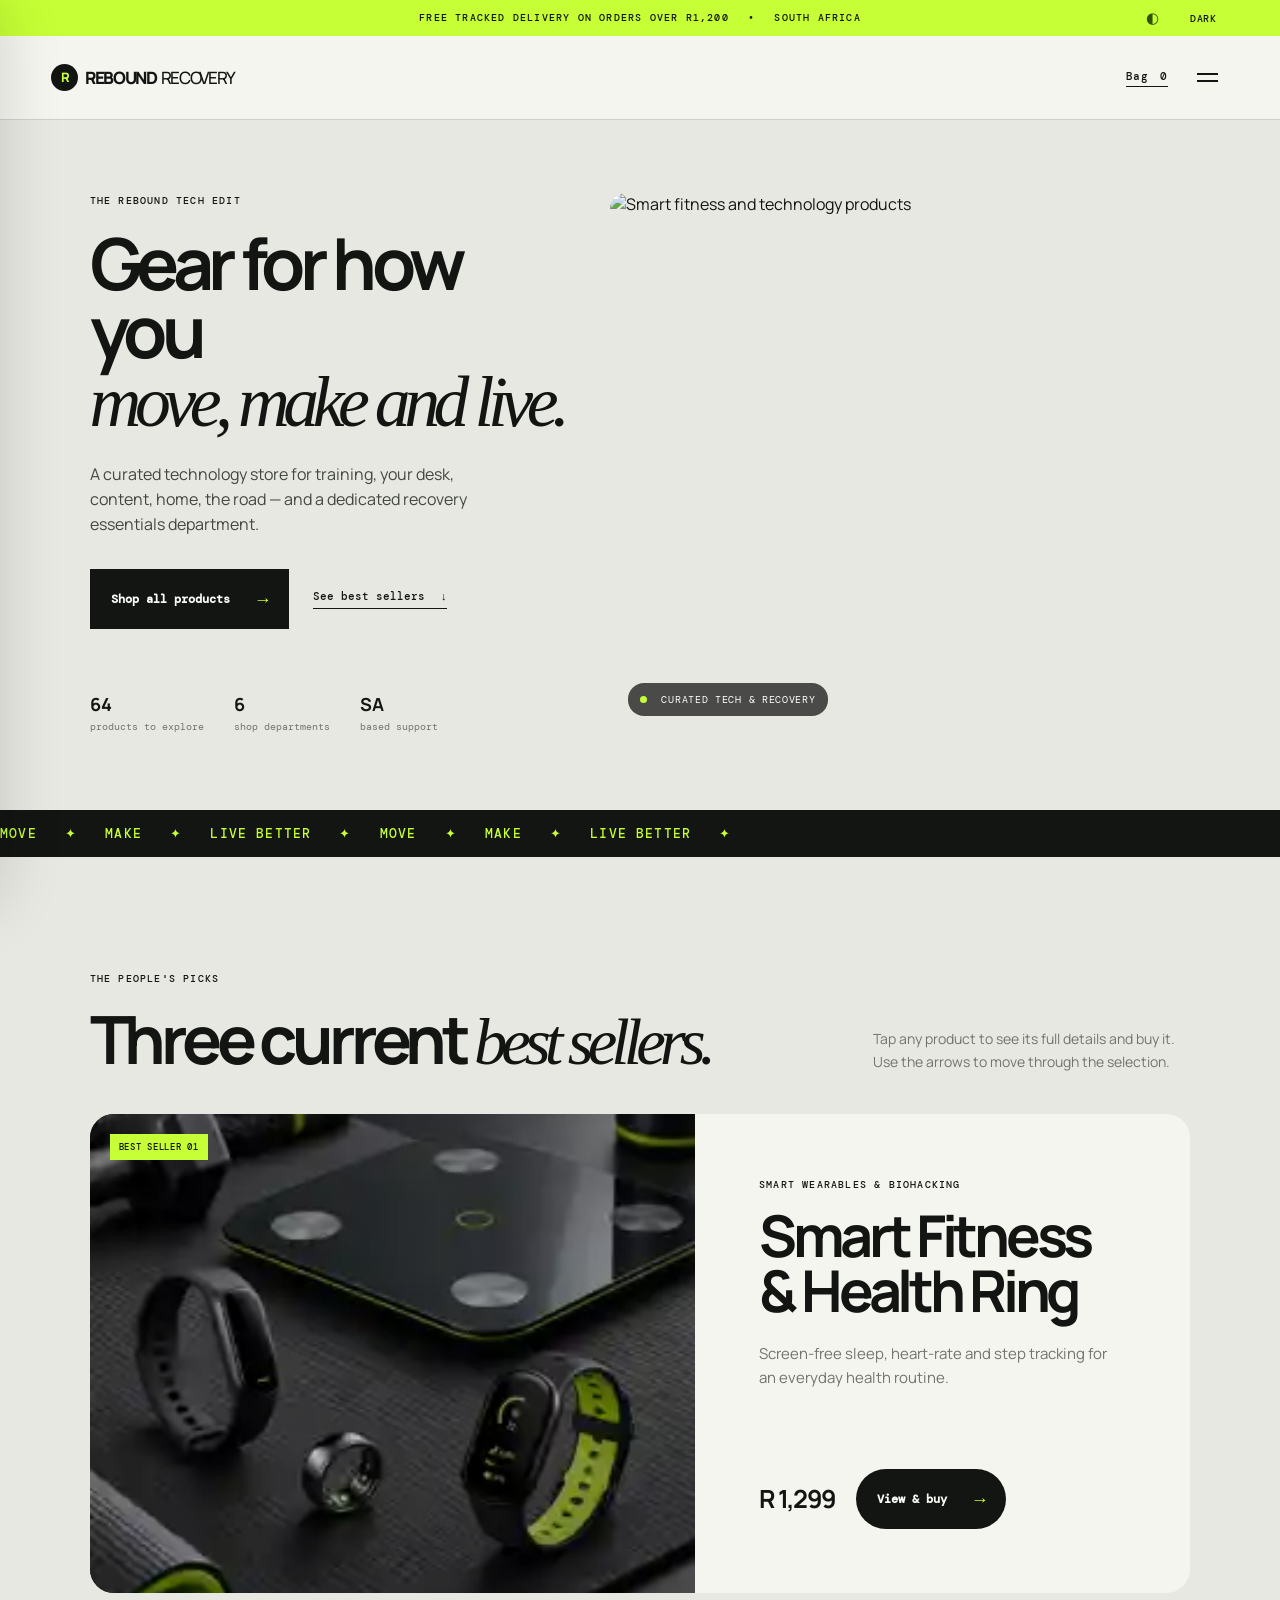
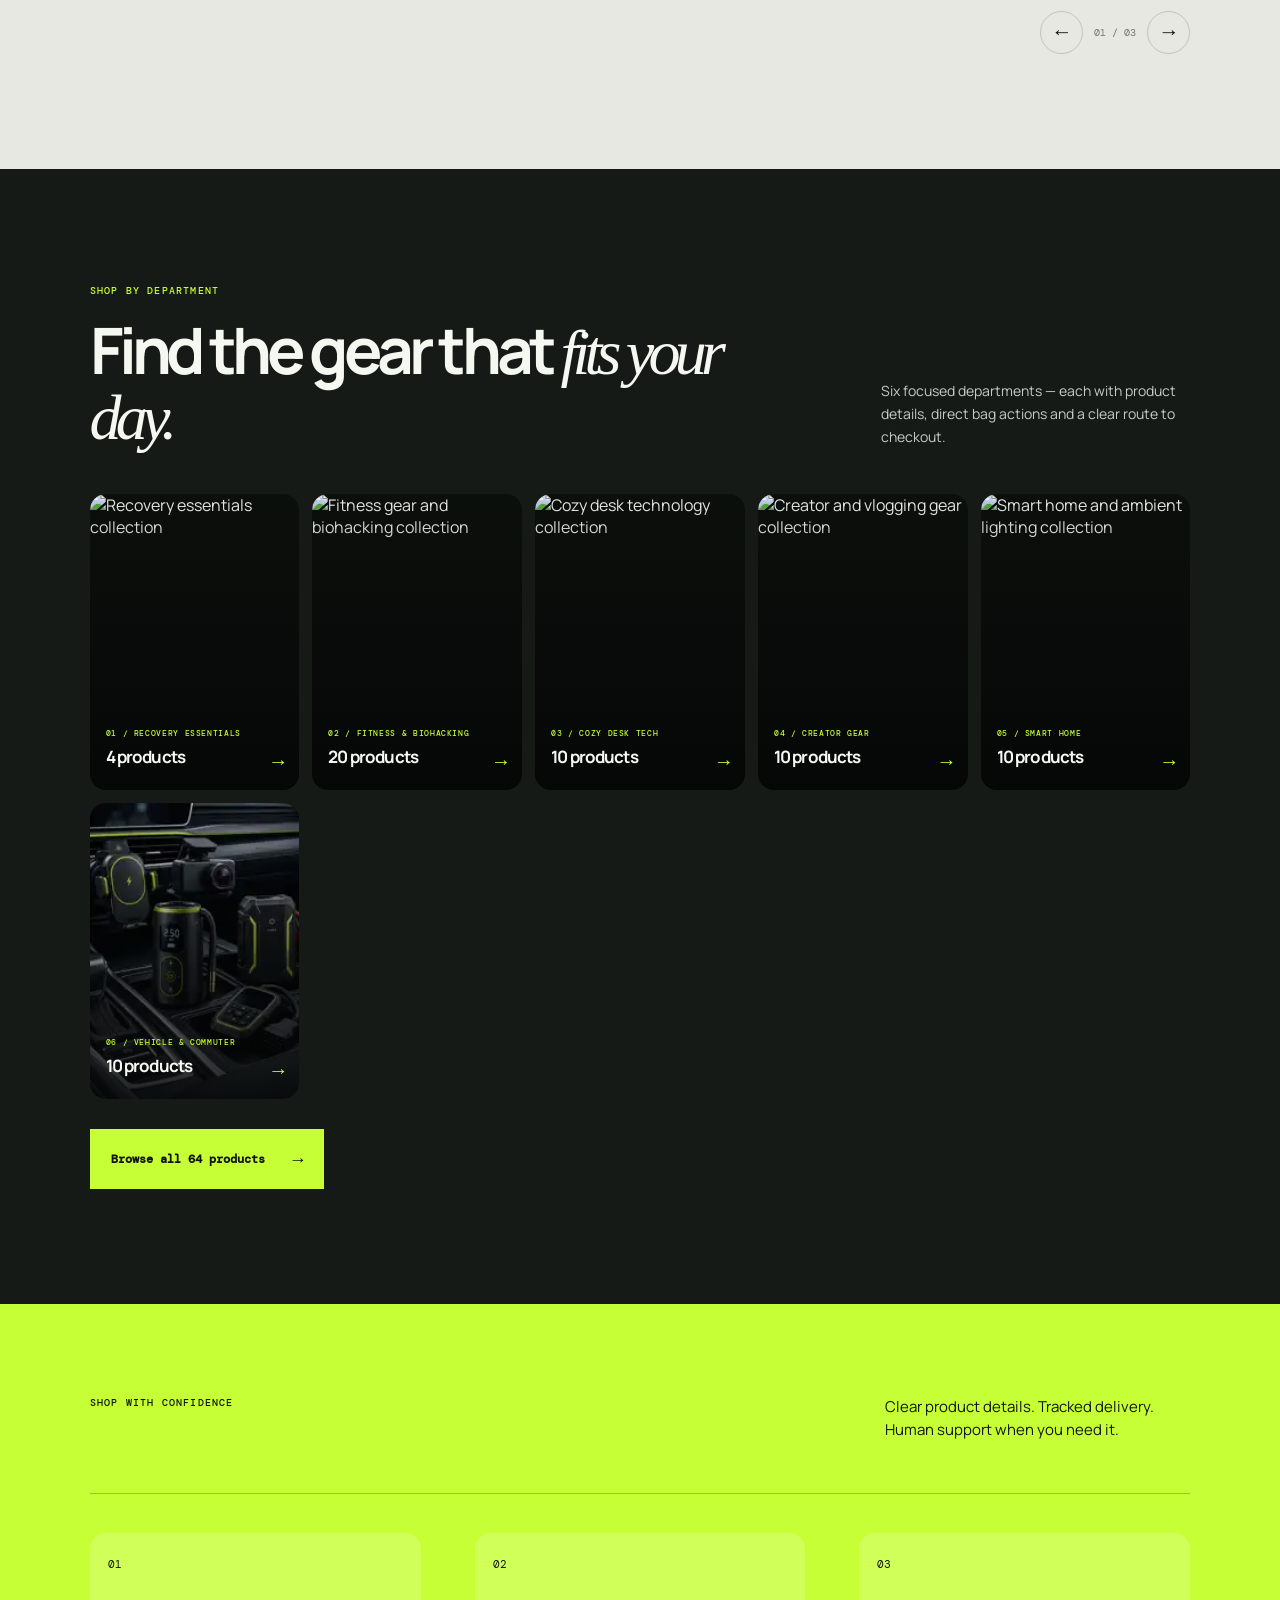
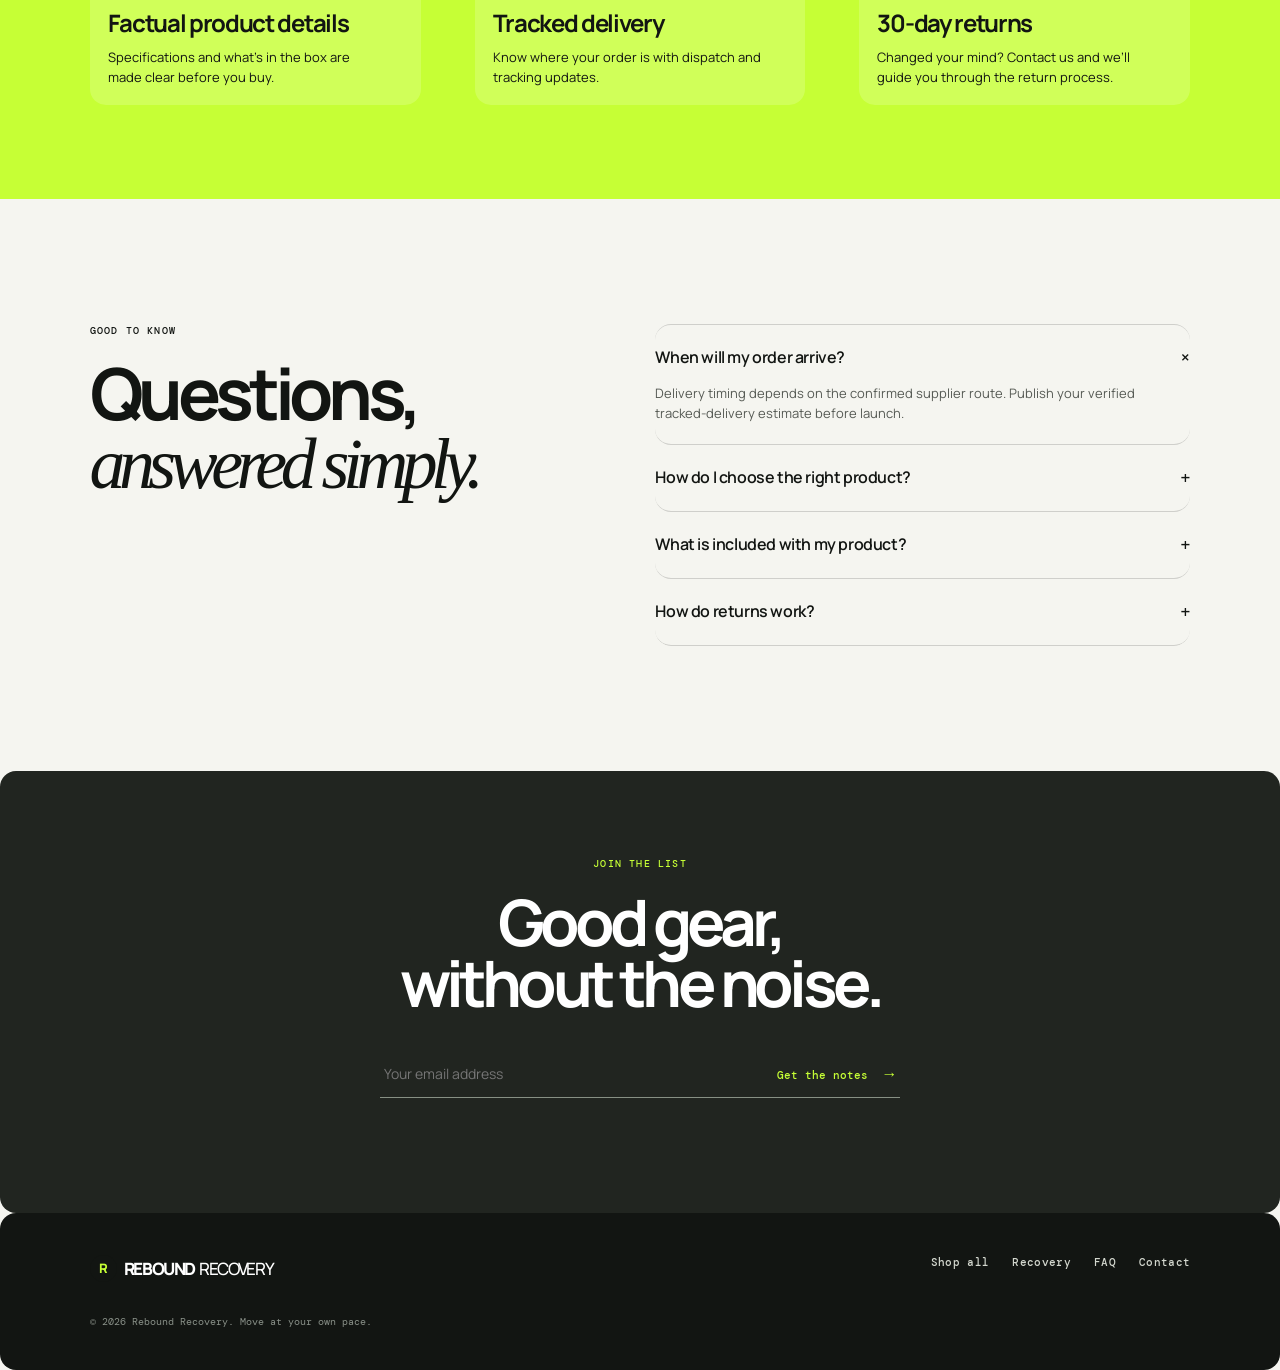
==== commit f2ba956e: "Finish original storefront buttons and image fallbacks" ====
--- a/index.html
+++ b/index.html
@@ -15,18 +15,19 @@
   <main id="top">
     <section class="hero section-pad">
       <div class="hero-copy"><p class="eyebrow">THE REBOUND TECH EDIT</p><h1>Gear for how you<br /><em>move, make and live.</em></h1><p class="hero-text">A curated technology store for training, your desk, content, home, the road — and a dedicated recovery essentials department.</p><div class="hero-actions"><a class="button button-primary" href="shop.html">Shop all products <span>→</span></a><a class="text-link" href="#best-sellers">See best sellers <span>↓</span></a></div><div class="hero-meta"><div><strong>64</strong><span>products to explore</span></div><div><strong>6</strong><span>shop departments</span></div><div><strong>SA</strong><span>based support</span></div></div></div>
-      <div class="hero-media"><img src="https://images.unsplash.com/photo-1552674605-db6ffd4facb5?auto=format&fit=crop&w=1200&q=82" alt="Smart fitness and technology products" /><div class="image-label"><span class="pulse-dot"></span> CURATED TECH &amp; RECOVERY</div></div>
+      <div class="hero-media"><img src="assets/categories/smart-wearables.jpg" alt="Smart fitness and technology products" /><div class="image-label"><span class="pulse-dot"></span> CURATED TECH &amp; RECOVERY</div></div>
     </section>
     <section class="ticker" aria-label="Store benefits"><div>MOVE <i>✦</i> MAKE <i>✦</i> LIVE BETTER <i>✦</i> MOVE <i>✦</i> MAKE <i>✦</i> LIVE BETTER <i>✦</i></div></section>
     <section id="best-sellers" class="best-sellers section-pad" aria-labelledby="best-sellers-title">
       <div class="best-sellers-heading"><div><p class="eyebrow">THE PEOPLE'S PICKS</p><h2 id="best-sellers-title">Three current <em>best sellers.</em></h2></div><p>Tap any product to see its full details and buy it. Use the arrows to move through the selection.</p></div>
       <div class="best-seller-carousel" aria-roledescription="carousel" aria-label="Best-selling products"><div class="best-seller-viewport"><div class="best-seller-track" id="best-seller-track"></div></div><div class="best-seller-controls"><button class="best-seller-arrow" id="best-seller-prev" type="button" aria-label="Previous best seller">←</button><span id="best-seller-count" aria-live="polite">01 / 03</span><button class="best-seller-arrow" id="best-seller-next" type="button" aria-label="Next best seller">→</button></div></div>
     </section>
-    <section class="tech-preview section-pad" aria-labelledby="tech-title"><div class="tech-preview-head"><div><p class="eyebrow">SHOP BY DEPARTMENT</p><h2 id="tech-title">Find the gear that <em>fits your day.</em></h2></div><p>Six focused departments — each with product details, direct bag actions and a clear route to checkout.</p></div><div class="tech-preview-grid"><a href="shop.html?category=recovery"><img src="https://images.unsplash.com/photo-1576678927484-cc907957088c?auto=format&fit=crop&w=1200&q=82" alt="Recovery essentials collection" /><span>01 / RECOVERY ESSENTIALS</span><strong>4 products <b>→</b></strong></a><a href="shop.html?category=wearables"><img src="https://images.unsplash.com/photo-1552674605-db6ffd4facb5?auto=format&fit=crop&w=1200&q=82" alt="Fitness gear and biohacking collection" /><span>02 / FITNESS &amp; BIOHACKING</span><strong>20 products <b>→</b></strong></a><a href="shop.html?category=desk"><img src="https://images.unsplash.com/photo-1497215728101-856f4ea42174?auto=format&fit=crop&w=1200&q=82" alt="Cozy desk technology collection" /><span>03 / COZY DESK TECH</span><strong>10 products <b>→</b></strong></a><a href="shop.html?category=creator"><img src="https://images.unsplash.com/photo-1598488035139-bdbb2231ce04?auto=format&fit=crop&w=1200&q=82" alt="Creator and vlogging gear collection" /><span>04 / CREATOR GEAR</span><strong>10 products <b>→</b></strong></a><a href="shop.html?category=home"><img src="https://images.unsplash.com/photo-1558002038-1055907df827?auto=format&fit=crop&w=1200&q=82" alt="Smart home and ambient lighting collection" /><span>05 / SMART HOME</span><strong>10 products <b>→</b></strong></a><a href="shop.html?category=vehicle"><img src="https://images.unsplash.com/photo-1503376780353-7e6692767b70?auto=format&fit=crop&w=1200&q=82" alt="Smart vehicle and commuter technology collection" /><span>06 / VEHICLE &amp; COMMUTER</span><strong>10 products <b>→</b></strong></a></div><a class="button button-primary tech-preview-cta" href="shop.html">Browse all 64 products <span>→</span></a></section>
+    <section class="tech-preview section-pad" aria-labelledby="tech-title"><div class="tech-preview-head"><div><p class="eyebrow">SHOP BY DEPARTMENT</p><h2 id="tech-title">Find the gear that <em>fits your day.</em></h2></div><p>Six focused departments — each with product details, direct bag actions and a clear route to checkout.</p></div><div class="tech-preview-grid"><a href="shop.html?category=recovery"><img src="assets/recovery-system-hero.png" alt="Recovery essentials collection" /><span>01 / RECOVERY ESSENTIALS</span><strong>4 products <b>→</b></strong></a><a href="shop.html?category=wearables"><img src="assets/categories/smart-wearables.jpg" alt="Fitness gear and biohacking collection" /><span>02 / FITNESS &amp; BIOHACKING</span><strong>20 products <b>→</b></strong></a><a href="shop.html?category=desk"><img src="assets/categories/desk-setup.jpg" alt="Cozy desk technology collection" /><span>03 / COZY DESK TECH</span><strong>10 products <b>→</b></strong></a><a href="shop.html?category=creator"><img src="assets/categories/creator-gear.jpg" alt="Creator and vlogging gear collection" /><span>04 / CREATOR GEAR</span><strong>10 products <b>→</b></strong></a><a href="shop.html?category=home"><img src="assets/categories/smart-home.jpg" alt="Smart home and ambient lighting collection" /><span>05 / SMART HOME</span><strong>10 products <b>→</b></strong></a><a href="shop.html?category=vehicle"><img src="assets/categories/vehicle-tech.jpg" alt="Smart vehicle and commuter technology collection" /><span>06 / VEHICLE &amp; COMMUTER</span><strong>10 products <b>→</b></strong></a></div><a class="button button-primary tech-preview-cta" href="shop.html">Browse all 64 products <span>→</span></a></section>
     <section class="proof section-pad"><div class="proof-top"><p class="eyebrow">SHOP WITH CONFIDENCE</p><p>Clear product details. Tracked delivery. Human support when you need it.</p></div><div class="proof-grid"><div><span>01</span><h3>Factual product details</h3><p>Specifications and what’s in the box are made clear before you buy.</p></div><div><span>02</span><h3>Tracked delivery</h3><p>Know where your order is with dispatch and tracking updates.</p></div><div><span>03</span><h3>30-day returns</h3><p>Changed your mind? Contact us and we’ll guide you through the return process.</p></div></div></section>
     <section id="faq" class="faq section-pad"><div><p class="eyebrow">GOOD TO KNOW</p><h2>Questions,<br /><em>answered simply.</em></h2></div><div class="faq-list"><details open><summary>When will my order arrive?<span>+</span></summary><p>Delivery timing depends on the confirmed supplier route. Publish your verified tracked-delivery estimate before launch.</p></details><details><summary>How do I choose the right product?<span>+</span></summary><p>Open any product page to review the exact product details, compatibility and supplied guidance before adding it to your bag.</p></details><details><summary>What is included with my product?<span>+</span></summary><p>List only the exact contents supplied with the verified model to keep expectations clear.</p></details><details><summary>How do returns work?<span>+</span></summary><p>Add your confirmed return process, address and conditions here before launch.</p></details></div></section>
     <section class="newsletter"><p class="eyebrow">JOIN THE LIST</p><h2>Good gear,<br />without the noise.</h2><form id="newsletter-form"><label class="sr-only" for="email">Email address</label><input id="email" type="email" placeholder="Your email address" required /><button type="submit">Get the notes <span>→</span></button></form><p id="form-message" role="status"></p></section>
   </main>
   <footer><a class="brand" href="#top"><span class="brand-mark">R</span>REBOUND<span>RECOVERY</span></a><div class="footer-links"><a href="shop.html">Shop all</a><a href="shop.html?category=recovery">Recovery</a><a href="#faq">FAQ</a><a href="mailto:hello@reboundrecovery.co.za">Contact</a></div><p>© <span id="year"></span> Rebound Recovery. Move at your own pace.</p></footer>
   <script src="theme.js"></script><script src="sidebar.js"></script><script src="products.js"></script><script src="store.js"></script><script src="script.js"></script>
+  <script src="image-fallback.js"></script>
 </body></html>
--- a/liquid-glass.css
+++ b/liquid-glass.css
@@ -0,0 +1,15 @@
+/* Liquid-glass action, card and selector treatment */
+:root{--glass-border:rgba(255,255,255,.55);--glass-surface:rgba(255,255,255,.19);--glass-highlight:rgba(255,255,255,.44);--glass-shadow:rgba(13,18,14,.22);--glass-deep:rgba(255,255,255,.09)}
+:root[data-theme="dark"]{--glass-border:rgba(229,255,205,.36);--glass-surface:rgba(222,255,191,.12);--glass-highlight:rgba(255,255,255,.19);--glass-shadow:rgba(0,0,0,.42);--glass-deep:rgba(255,255,255,.045)}
+.add-button,.add-to-cart,.checkout,.place-order{position:relative;isolation:isolate;overflow:hidden;border:1px solid var(--glass-border)!important;border-radius:999px!important;background:linear-gradient(135deg,rgba(255,255,255,.42),var(--glass-surface))!important;color:var(--ink)!important;box-shadow:inset 0 1px 0 var(--glass-highlight),inset 0 -1px 0 rgba(0,0,0,.05),0 12px 28px var(--glass-shadow);backdrop-filter:blur(18px) saturate(145%);-webkit-backdrop-filter:blur(18px) saturate(145%);transition:transform .28s cubic-bezier(.2,.8,.2,1),box-shadow .28s ease,background .35s ease,color .35s ease,border-color .35s ease}
+.add-button:before,.add-to-cart:before,.checkout:before,.place-order:before{content:'';position:absolute;z-index:-1;inset:-55% 38% -55% -45%;background:linear-gradient(105deg,transparent 33%,rgba(255,255,255,.67) 50%,transparent 68%);transform:translateX(-155%) rotate(9deg);transition:transform .65s cubic-bezier(.2,.8,.2,1)}
+.add-button:hover,.add-to-cart:hover,.checkout:hover,.place-order:hover{transform:translateY(-2px) scale(1.015);box-shadow:inset 0 1px 0 rgba(255,255,255,.7),0 17px 34px var(--glass-shadow)}
+.add-button:hover:before,.add-to-cart:hover:before,.checkout:hover:before,.place-order:hover:before{transform:translateX(270%) rotate(9deg)}
+.add-button:active,.add-to-cart:active,.checkout:active,.place-order:active{transform:translateY(0) scale(.985)}
+.add-button:focus-visible,.add-to-cart:focus-visible,.checkout:focus-visible,.place-order:focus-visible{outline:2px solid var(--lime);outline-offset:4px}
+.add-button span,.add-to-cart span,.checkout span,.place-order span{color:#456600!important}.checkout{padding:17px 19px!important}.place-order{width:100%}.place-order i{color:#456600!important}:root[data-theme="dark"] .add-button span,:root[data-theme="dark"] .add-to-cart span,:root[data-theme="dark"] .checkout span,:root[data-theme="dark"] .place-order span,:root[data-theme="dark"] .place-order i{color:var(--lime)!important}
+/* Product cards get a restrained translucent edge; the product stays centre stage. */
+.product-card{position:relative;overflow:hidden;border:1px solid rgba(255,255,255,.35);background:linear-gradient(145deg,rgba(255,255,255,.5),var(--glass-deep))!important;box-shadow:inset 0 1px 0 var(--glass-highlight),0 13px 30px rgba(13,18,14,.11);backdrop-filter:blur(12px) saturate(125%);-webkit-backdrop-filter:blur(12px) saturate(125%);transition:transform .3s cubic-bezier(.2,.8,.2,1),box-shadow .3s ease,border-color .3s ease,background .35s ease!important}.product-card:after{content:'';position:absolute;pointer-events:none;inset:0;background:linear-gradient(120deg,rgba(255,255,255,.34),transparent 28%,transparent 72%,rgba(255,255,255,.12));opacity:.62}.product-card>*{position:relative;z-index:1}.product-card:hover,.product-card:focus-visible{border-color:var(--glass-border)!important;box-shadow:inset 0 1px 0 rgba(255,255,255,.78),0 20px 42px var(--glass-shadow)!important;transform:translateY(-6px)!important}:root[data-theme="dark"] .product-card{border-color:rgba(229,255,205,.16);box-shadow:inset 0 1px 0 rgba(255,255,255,.1),0 13px 30px rgba(0,0,0,.3)}
+/* Checkout selectors echo the same glass system. */
+.delivery-choice,.payment-choice{position:relative;overflow:hidden;border:1px solid rgba(255,255,255,.44)!important;border-radius:18px!important;background:linear-gradient(135deg,rgba(255,255,255,.36),var(--glass-deep))!important;box-shadow:inset 0 1px 0 var(--glass-highlight),0 8px 21px rgba(13,18,14,.09);backdrop-filter:blur(15px) saturate(130%);-webkit-backdrop-filter:blur(15px) saturate(130%);transition:transform .24s ease,border-color .28s ease,box-shadow .28s ease,background .35s ease}.delivery-choice:before,.payment-choice:before{content:'';position:absolute;pointer-events:none;inset:0;background:linear-gradient(125deg,rgba(255,255,255,.34),transparent 40%)}.delivery-choice>* ,.payment-choice>*{position:relative;z-index:1}.delivery-choice:hover,.payment-choice:hover{transform:translateY(-2px);border-color:var(--glass-border)!important;box-shadow:inset 0 1px 0 rgba(255,255,255,.7),0 14px 27px var(--glass-shadow)}.delivery-choice.selected,.payment-choice.selected{border-color:#7cad12!important;box-shadow:inset 0 0 0 1px rgba(198,255,53,.68),inset 0 1px 0 rgba(255,255,255,.7),0 14px 27px var(--glass-shadow)!important}:root[data-theme="dark"] .delivery-choice,:root[data-theme="dark"] .payment-choice{border-color:rgba(229,255,205,.2)!important;box-shadow:inset 0 1px 0 rgba(255,255,255,.1),0 8px 21px rgba(0,0,0,.24)}
+@media(prefers-reduced-motion:reduce){.add-button,.add-to-cart,.checkout,.place-order,.product-card,.delivery-choice,.payment-choice,.add-button:before,.add-to-cart:before,.checkout:before,.place-order:before{transition:none!important}}
--- a/homepage-enhancements.css
+++ b/homepage-enhancements.css
@@ -0,0 +1,21 @@
+/* Homepage refinements: clean utility controls, rounded surfaces and proof carousel. */
+:root{--bundle-bg:#121512;--bundle-text:#f8faf5;--bundle-muted:#b9c0b4;--action-copy:#f8faf5;--surface-radius:24px;--small-radius:16px}
+:root[data-theme="dark"]{--bundle-bg:#edf2e8;--bundle-text:#121512;--bundle-muted:#4f594d;--action-copy:#101310}
+/* Keep the small utility bar useful without making the main header busy. */
+.announcement{position:relative;display:flex;align-items:center;justify-content:center;min-height:36px;padding:8px 86px}.announcement-copy{display:inline-block}.announcement-copy b{font-weight:500;padding:0 12px}.utility-theme-toggle{position:absolute;right:clamp(16px,4vw,64px);top:50%;transform:translateY(-50%);color:#111511}.utility-theme-toggle>span:first-child{color:#315000}.site-header{justify-content:flex-start}.site-header .header-actions{margin-left:auto}.site-header .menu-toggle{margin-left:19px;margin-right:0}.site-header .menu-toggle:focus-visible{outline:2px solid var(--lime);outline-offset:3px}.button-primary{color:var(--action-copy)}.button-primary span{color:var(--lime)}
+/* The bundle used fixed white copy before, which disappeared after dark-mode inversion. */
+.bundle-banner{background:var(--bundle-bg)!important;color:var(--bundle-text)!important;grid-template-columns:138px minmax(0,1.5fr) .6fr auto;border-radius:var(--surface-radius);overflow:hidden;box-shadow:inset 0 1px 0 rgba(255,255,255,.12),0 16px 34px rgba(13,18,14,.14)}.bundle-banner .eyebrow{color:#8cb51d}.bundle-banner p:not(.eyebrow),.bundle-price span{color:var(--bundle-muted)!important}.bundle-products{display:block;width:132px;height:96px;object-fit:contain;filter:drop-shadow(0 16px 14px rgba(0,0,0,.28))}.bundle-add{background:var(--lime)!important;color:#111511!important;border-radius:999px!important}.bundle-add span{color:#111511!important}
+/* One rounded visual language across product, bag and checkout surfaces. */
+.hero-media,.image-label,.stage-card,.product-card,.product-visual,.bundle-banner,.routine-steps article,.proof-grid>div,.faq-list,details,.newsletter,footer,.product-media,.buy-card,.quantity-control,.cart-summary,.empty-cart,.cart-qty,.order-summary,.payment-panel,.summary-safe,.checkout-main,.order-summary,input,select,.delivery-choice,.payment-choice{border-radius:var(--small-radius)}.stage-card,.product-card,.cart-summary,.empty-cart,.order-summary,.payment-panel{border-radius:var(--surface-radius)}.faq-list{overflow:hidden}.routine-steps article{padding-left:14px;padding-right:14px}.proof-grid>div{padding:18px;background:rgba(255,255,255,.18)}:root[data-theme="dark"] .proof-grid>div{background:rgba(0,0,0,.08)}.product-visual{border-bottom-left-radius:0;border-bottom-right-radius:0}.product-info{border-bottom-left-radius:var(--surface-radius);border-bottom-right-radius:var(--surface-radius)}.checkout-main{border-radius:0}.checkout-page{overflow:hidden;border-radius:var(--surface-radius);margin-top:20px;margin-bottom:20px}.summary-safe{padding:16px;margin-top:16px;background:rgba(255,255,255,.2)}:root[data-theme="dark"] .summary-safe{background:rgba(255,255,255,.045)}
+/* Testimonials are deliberately marked as sample copy until verified reviews are available. */
+.testimonials{padding-top:112px;padding-bottom:112px;background:var(--ash)}.testimonials-head{display:flex;justify-content:space-between;align-items:end;margin-bottom:42px}.testimonials-head h2{font-size:clamp(38px,4.6vw,67px);letter-spacing:-.075em;line-height:.95;margin:0}.testimonials-head h2 em{font-family:Georgia,serif;font-weight:400}.testimonials-layout{display:grid;grid-template-columns:minmax(280px,.87fr) minmax(0,1.13fr);gap:16px}.system-motion,.testimonial-carousel{border-radius:var(--surface-radius);overflow:hidden}.system-motion{position:relative;min-height:390px;background:#080a09}.system-motion video{height:100%;width:100%;min-height:390px;object-fit:cover;display:block}.motion-label{position:absolute;left:18px;bottom:18px;margin:0;padding:9px 11px;background:rgba(6,9,7,.7);border:1px solid rgba(255,255,255,.22);border-radius:999px;color:#f6f8f2;font:10px var(--mono);letter-spacing:.08em}.motion-label span{color:var(--lime);margin-right:6px}.testimonial-carousel{position:relative;min-height:390px;background:var(--paper);box-shadow:inset 0 1px 0 var(--glass-highlight),0 16px 34px rgba(13,18,14,.1)}.testimonial-track{display:flex;height:100%;transition:transform .45s cubic-bezier(.2,.75,.2,1)}.testimonial-card{min-width:100%;padding:clamp(28px,5vw,58px);display:flex;flex-direction:column;background:linear-gradient(145deg,rgba(255,255,255,.5),var(--glass-deep));border:1px solid var(--glass-border);border-radius:var(--surface-radius)}.testimonial-card .eyebrow{color:var(--muted);margin-bottom:clamp(34px,7vw,84px)}.testimonial-quote{max-width:570px;font-size:clamp(24px,3.1vw,43px);line-height:1.08;letter-spacing:-.06em;margin:0}.testimonial-author{margin-top:auto;padding-top:35px;font:500 10px/1.55 var(--mono);letter-spacing:.08em;color:var(--muted)}.testimonial-author strong{display:block;color:var(--ink);font-size:11px}.testimonial-controls{position:absolute;right:22px;bottom:20px;display:flex;align-items:center;gap:10px}.testimonial-arrow{height:42px;width:42px;border:1px solid var(--line);border-radius:50%;background:rgba(255,255,255,.22);color:var(--ink);cursor:pointer;font-size:22px;transition:transform .2s ease,background .2s ease}.testimonial-arrow:hover{background:var(--lime);transform:translateY(-2px)}.testimonial-count{font:10px var(--mono);color:var(--muted);min-width:34px;text-align:center}.testimonial-arrow:focus-visible{outline:2px solid var(--lime);outline-offset:3px}
+@media(max-width:760px){.announcement{justify-content:flex-start;padding:8px 65px 8px 12px;text-align:left}.announcement-copy{font-size:8px}.announcement-copy b{padding:0 6px}.utility-theme-toggle{right:13px}.site-header .menu-toggle{margin-left:12px}.bundle-banner{grid-template-columns:1fr;gap:12px}.bundle-products{width:145px;height:88px;order:0}.bundle-price{order:2}.bundle-add{order:3;justify-content:space-between}.testimonials{padding-top:76px;padding-bottom:76px}.testimonials-head{display:block;margin-bottom:27px}.testimonials-head .eyebrow{margin-bottom:14px}.testimonials-layout{grid-template-columns:1fr}.system-motion,.system-motion video,.testimonial-carousel{min-height:330px}.testimonial-card{padding:31px 28px}.testimonial-card .eyebrow{margin-bottom:44px}.testimonial-controls{right:16px;bottom:15px}.proof-grid>div{padding:16px}.checkout-page{margin:0;border-radius:0}}
+@media(prefers-reduced-motion:reduce){.testimonial-track,.testimonial-arrow{transition:none!important}}
+
+/* Expanded tech catalogue */
+.tech-catalog{padding-top:120px;padding-bottom:120px;background:#161a17;color:#f5f7f1}.tech-catalog-head{display:grid;grid-template-columns:minmax(0,1.25fr) minmax(220px,.55fr);gap:7vw;align-items:end;margin-bottom:66px}.tech-catalog .eyebrow{color:var(--lime)}.tech-catalog h2{font-size:clamp(41px,5vw,72px);letter-spacing:-.075em;line-height:.96;margin:0}.tech-catalog h2 em{font-family:Georgia,serif;font-weight:400}.tech-catalog-head>p{margin:0;color:#c7ccc4;font-size:14px;line-height:1.65;max-width:330px}.tech-categories{display:grid;gap:70px}.tech-category{scroll-margin-top:110px}.tech-category-intro{display:grid;grid-template-columns:138px 1fr auto;gap:24px;align-items:center;border-bottom:1px solid rgba(255,255,255,.18);padding-bottom:22px;margin-bottom:21px}.tech-category-intro img{width:138px;height:94px;object-fit:cover;border-radius:14px;filter:saturate(.9)}.tech-category-intro .eyebrow{margin-bottom:8px;color:#a7e326}.tech-category-intro h3{font-size:clamp(25px,3vw,39px);letter-spacing:-.06em;line-height:1;margin:0}.tech-category-intro p:not(.eyebrow){margin:9px 0 0;font-size:12px;color:#aab1a7}.category-jump{font:500 10px var(--mono);color:var(--lime);text-decoration:none;border-bottom:1px solid currentColor;padding-bottom:5px;white-space:nowrap}.category-jump span{padding-left:8px}.tech-product-grid{display:grid;grid-template-columns:repeat(5,minmax(0,1fr));gap:13px}.tech-product-card{cursor:pointer;background:#f4f5f0;color:#121512;min-width:0;border-radius:16px;overflow:hidden;transition:transform .2s ease,box-shadow .2s ease}.tech-product-card:hover,.tech-product-card:focus-visible{transform:translateY(-4px);box-shadow:0 13px 28px rgba(0,0,0,.28);outline:2px solid var(--lime);outline-offset:3px}.tech-product-image{height:160px;position:relative;overflow:hidden;background:#0c100d}.tech-product-image img{width:100%;height:100%;object-fit:cover;display:block;transition:transform .35s ease;filter:saturate(.88)}.tech-product-card:hover .tech-product-image img{transform:scale(1.06)}.tech-product-image:after{content:'';position:absolute;inset:0;background:linear-gradient(135deg,rgba(0,0,0,.1),rgba(0,0,0,.45))}.tech-product-image span{position:absolute;z-index:1;left:11px;top:10px;padding:5px 6px;background:var(--lime);font:10px var(--mono)}.tech-product-info{padding:14px 13px 15px}.tech-product-info>p{margin:0;color:#687068;font:9px/1.3 var(--mono);letter-spacing:.05em;min-height:24px}.tech-product-info h4{font-size:16px;line-height:1.05;letter-spacing:-.045em;margin:7px 0 15px;min-height:34px}.tech-product-info>div{display:flex;align-items:center;justify-content:space-between;gap:8px}.tech-product-info strong{font-size:15px;letter-spacing:-.05em}.tech-product-info .add-button{font-size:9px;white-space:nowrap}.tech-art{width:100%;height:100%;filter:none}.product-art.tech-art img{object-position:center}
+@media(max-width:1000px){.tech-product-grid{grid-template-columns:repeat(3,1fr)}.tech-product-image{height:180px}}
+@media(max-width:760px){.tech-catalog{padding-top:76px;padding-bottom:76px}.tech-catalog-head{grid-template-columns:1fr;gap:22px;margin-bottom:46px}.tech-categories{gap:48px}.tech-category-intro{grid-template-columns:82px 1fr;gap:14px;padding-bottom:16px}.tech-category-intro img{width:82px;height:72px}.tech-category-intro h3{font-size:24px}.tech-category-intro p:not(.eyebrow){font-size:11px;margin-top:6px}.category-jump{display:none}.tech-product-grid{grid-template-columns:repeat(2,minmax(0,1fr));gap:10px}.tech-product-image{height:145px}.tech-product-info{padding:12px 11px 13px}.tech-product-info h4{font-size:15px;min-height:32px;margin-bottom:12px}.tech-product-info>p{font-size:8px}.tech-product-info strong{font-size:14px}}
+
+/* Product-specific fitness imagery */
+.tech-category#wearables .tech-product-grid{grid-template-columns:repeat(5,minmax(0,1fr))}.tech-product-image img{object-position:center}.tech-category#wearables .tech-product-image{background:#111511}@media(max-width:1000px){.tech-category#wearables .tech-product-grid{grid-template-columns:repeat(3,minmax(0,1fr))}}@media(max-width:760px){.tech-category#wearables .tech-product-grid{grid-template-columns:repeat(2,minmax(0,1fr))}}
--- a/navigation.css
+++ b/navigation.css
@@ -0,0 +1,12 @@
+/* Accessible Shop department menu in the shared sidebar. */
+.site-sidebar nav .sidebar-shop{border-bottom:1px solid var(--line)}
+.site-sidebar nav .sidebar-shop-row{display:flex;align-items:stretch}
+.site-sidebar nav .sidebar-shop-row .sidebar-primary-link{flex:1;border-bottom:0}
+.site-sidebar nav .sidebar-shop-toggle{width:54px;border:0;border-left:1px solid var(--line);background:transparent;color:var(--ink);font:400 28px/1 var(--mono);cursor:pointer}
+.site-sidebar nav .sidebar-shop-toggle:focus-visible,.site-sidebar nav a:focus-visible{outline:2px solid var(--lime);outline-offset:-3px}
+.site-sidebar nav .sidebar-shop-menu{max-height:0;overflow:hidden;opacity:0;transition:max-height .28s ease,opacity .2s ease}
+.site-sidebar.shop-menu-open nav .sidebar-shop-menu{max-height:460px;opacity:1}
+.site-sidebar nav .sidebar-shop-menu a{padding:11px 4px 11px 15px;border-bottom:0;font:500 12px/1.35 var(--mono);letter-spacing:.02em;color:var(--muted)}
+.site-sidebar nav .sidebar-shop-menu a:last-child{padding-bottom:18px}
+.site-sidebar nav .sidebar-shop-menu a span{font-size:12px}
+@media(prefers-reduced-motion:reduce){.site-sidebar nav .sidebar-shop-menu{transition:none}}
--- a/homepage-tech-preview.css
+++ b/homepage-tech-preview.css
@@ -0,0 +1,4 @@
+/* Homepage technology preview: categories only, not the entire catalogue. */
+.tech-preview{padding-top:clamp(74px,9vw,128px);padding-bottom:clamp(74px,9vw,128px);background:#161a17;color:#f5f7f1}.tech-preview-head{display:grid;grid-template-columns:minmax(0,1.25fr) minmax(220px,.55fr);gap:7vw;align-items:end;margin-bottom:46px}.tech-preview .eyebrow{color:var(--lime)}.tech-preview h2{font-size:clamp(41px,5vw,72px);letter-spacing:-.075em;line-height:.96;margin:0}.tech-preview h2 em{font-family:Georgia,serif;font-weight:400}.tech-preview-head>p{margin:0;color:#c7ccc4;font-size:14px;line-height:1.65;max-width:330px}.tech-preview-grid{display:grid;grid-template-columns:repeat(5,minmax(0,1fr));gap:13px}.tech-preview-grid a{position:relative;min-height:296px;padding:16px;display:flex;flex-direction:column;justify-content:flex-end;overflow:hidden;border-radius:16px;color:#f7f8f3;text-decoration:none;background:#0c100d;isolation:isolate;transition:transform .24s ease,box-shadow .24s ease}.tech-preview-grid a:before{content:'';position:absolute;z-index:-1;inset:0;background:linear-gradient(180deg,rgba(4,6,5,.05),rgba(4,6,5,.86))}.tech-preview-grid a:hover,.tech-preview-grid a:focus-visible{transform:translateY(-5px);box-shadow:0 17px 32px rgba(0,0,0,.3);outline:2px solid var(--lime);outline-offset:3px}.tech-preview-grid img{position:absolute;z-index:-2;inset:0;width:100%;height:100%;object-fit:cover;transition:transform .5s ease}.tech-preview-grid a:hover img{transform:scale(1.07)}.tech-preview-grid span{font:500 8px/1.45 var(--mono);letter-spacing:.08em;color:var(--lime);margin-bottom:8px}.tech-preview-grid strong{font-size:17px;line-height:1.05;letter-spacing:-.05em}.tech-preview-grid b{float:right;font:20px var(--mono);color:var(--lime)}.tech-preview-cta{margin-top:30px;background:var(--lime);color:#101310}.tech-preview-cta span{color:#101310}
+@media(max-width:1000px){.tech-preview-grid{grid-template-columns:repeat(3,1fr)}.tech-preview-grid a{min-height:250px}}@media(max-width:760px){.tech-preview{padding-top:74px;padding-bottom:74px}.tech-preview-head{grid-template-columns:1fr;gap:22px;margin-bottom:32px}.tech-preview-grid{grid-template-columns:repeat(2,minmax(0,1fr));gap:10px}.tech-preview-grid a{min-height:205px;padding:12px}.tech-preview-grid strong{font-size:15px}.tech-preview-grid span{font-size:7px}.tech-preview-grid a:last-child{grid-column:span 2;min-height:180px}}
+@media(prefers-reduced-motion:reduce){.tech-preview-grid a,.tech-preview-grid img{transition:none}}
--- a/best-sellers.css
+++ b/best-sellers.css
@@ -0,0 +1,3 @@
+/* Homepage best-seller carousel. */
+.best-sellers{padding-top:clamp(74px,9vw,124px);padding-bottom:clamp(74px,9vw,124px);background:var(--ash)}.best-sellers-heading{display:grid;grid-template-columns:minmax(0,1.2fr) minmax(240px,.55fr);gap:7vw;align-items:end;margin-bottom:41px}.best-sellers h2{margin:0;font-size:clamp(41px,5.2vw,74px);letter-spacing:-.078em;line-height:.95}.best-sellers h2 em{font-family:Georgia,serif;font-weight:400}.best-sellers-heading>p{max-width:330px;margin:0;color:var(--muted);font-size:14px;line-height:1.65}.best-seller-carousel{position:relative;overflow:hidden}.best-seller-viewport{overflow:hidden;border-radius:var(--surface-radius,24px)}.best-seller-track{display:flex;transition:transform .45s cubic-bezier(.2,.75,.2,1)}.best-seller-slide{min-width:100%;display:grid;grid-template-columns:minmax(0,1.1fr) minmax(290px,.9fr);min-height:420px;overflow:hidden;background:var(--paper);cursor:pointer}.best-seller-slide:focus-visible{outline:3px solid var(--lime);outline-offset:-3px}.best-seller-image{position:relative;background:#0d100e;min-height:420px}.best-seller-image img{width:100%;height:100%;position:absolute;inset:0;object-fit:cover;display:block}.best-seller-image:after{content:'';position:absolute;inset:0;background:linear-gradient(120deg,rgba(0,0,0,.02),rgba(0,0,0,.35))}.best-seller-badge{position:absolute;z-index:1;top:20px;left:20px;padding:7px 9px;background:var(--lime);color:#111511;font:500 9px var(--mono);letter-spacing:.08em}.best-seller-copy{padding:clamp(28px,5vw,65px);display:flex;flex-direction:column;align-items:flex-start}.best-seller-copy .eyebrow{margin-bottom:17px}.best-seller-copy h3{font-size:clamp(34px,4.5vw,62px);line-height:.94;letter-spacing:-.075em;margin:0}.best-seller-copy>p:not(.eyebrow){max-width:420px;margin:25px 0;color:var(--muted);font-size:15px;line-height:1.6}.best-seller-price{display:flex;align-items:center;gap:20px;margin-top:auto}.best-seller-price strong{font-size:25px;letter-spacing:-.06em}.best-seller-price .button{border-radius:999px}.best-seller-controls{display:flex;align-items:center;justify-content:flex-end;gap:11px;margin-top:18px}.best-seller-arrow{height:43px;width:43px;border:1px solid var(--line);border-radius:50%;background:transparent;color:var(--ink);font-size:21px;cursor:pointer}.best-seller-arrow:hover{background:var(--lime);border-color:var(--lime)}.best-seller-arrow:focus-visible{outline:2px solid var(--lime);outline-offset:3px}.best-seller-controls span{min-width:40px;text-align:center;color:var(--muted);font:10px var(--mono)}
+@media(max-width:760px){.best-sellers-heading{grid-template-columns:1fr;gap:22px;margin-bottom:29px}.best-seller-slide{grid-template-columns:1fr;min-height:auto}.best-seller-image{min-height:260px}.best-seller-copy{padding:29px;min-height:310px}.best-seller-copy h3{font-size:39px}.best-seller-copy>p:not(.eyebrow){margin:18px 0}.best-seller-price{width:100%;justify-content:space-between;gap:10px}.best-seller-price .button{padding:14px 13px;font-size:10px}.best-seller-price strong{font-size:21px}}@media(prefers-reduced-motion:reduce){.best-seller-track{transition:none}}
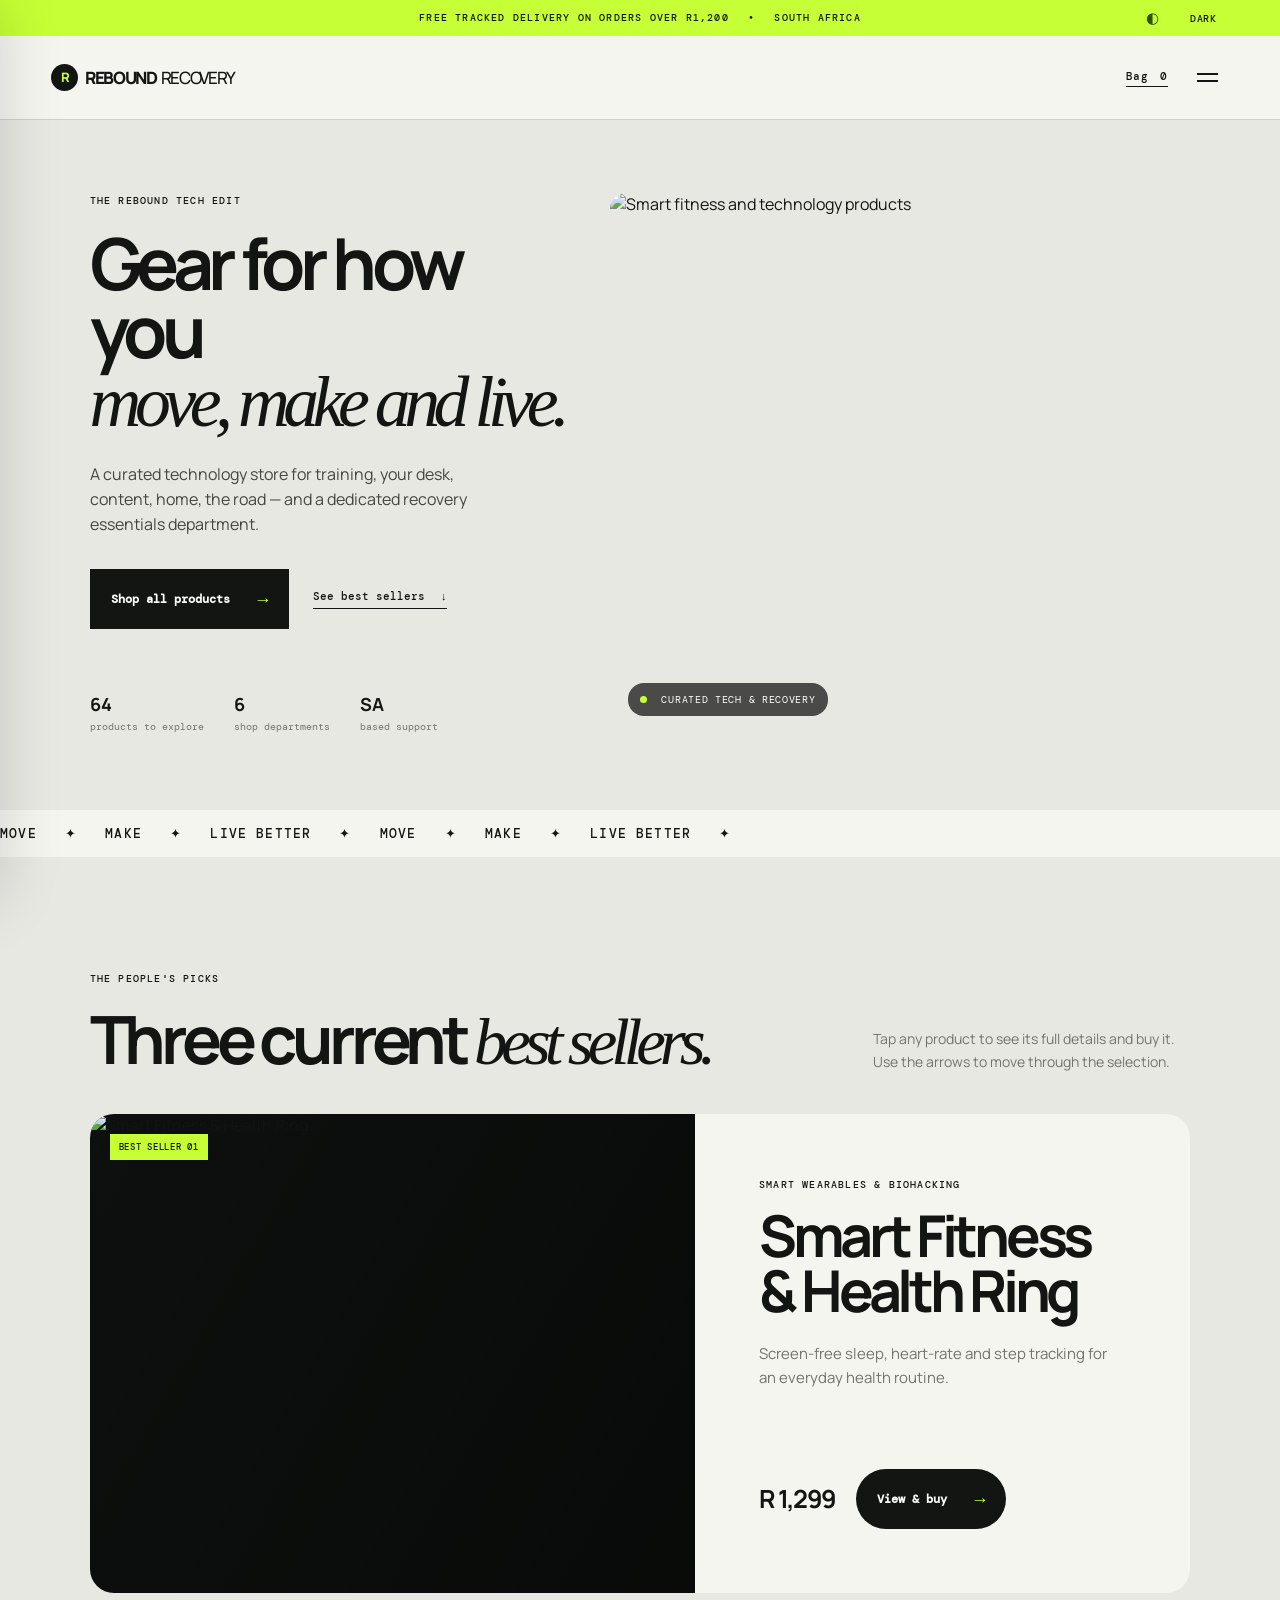
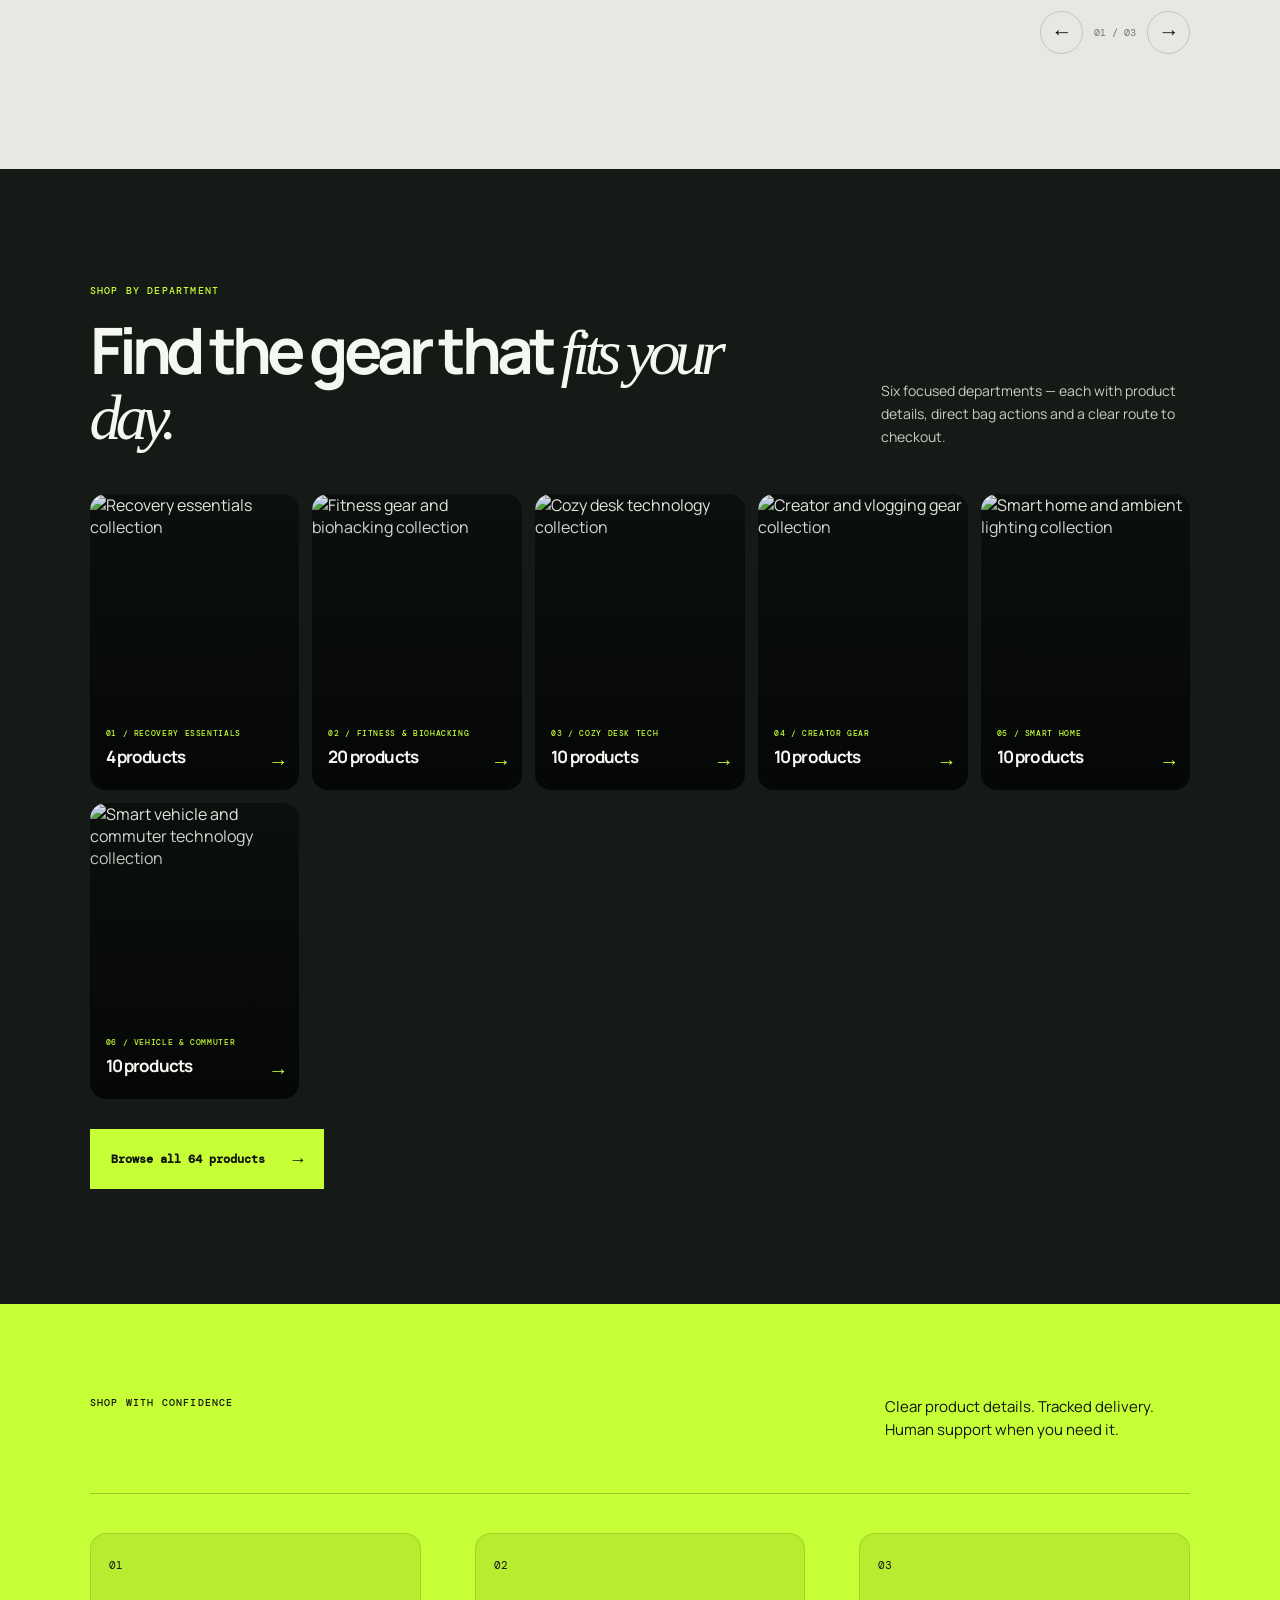
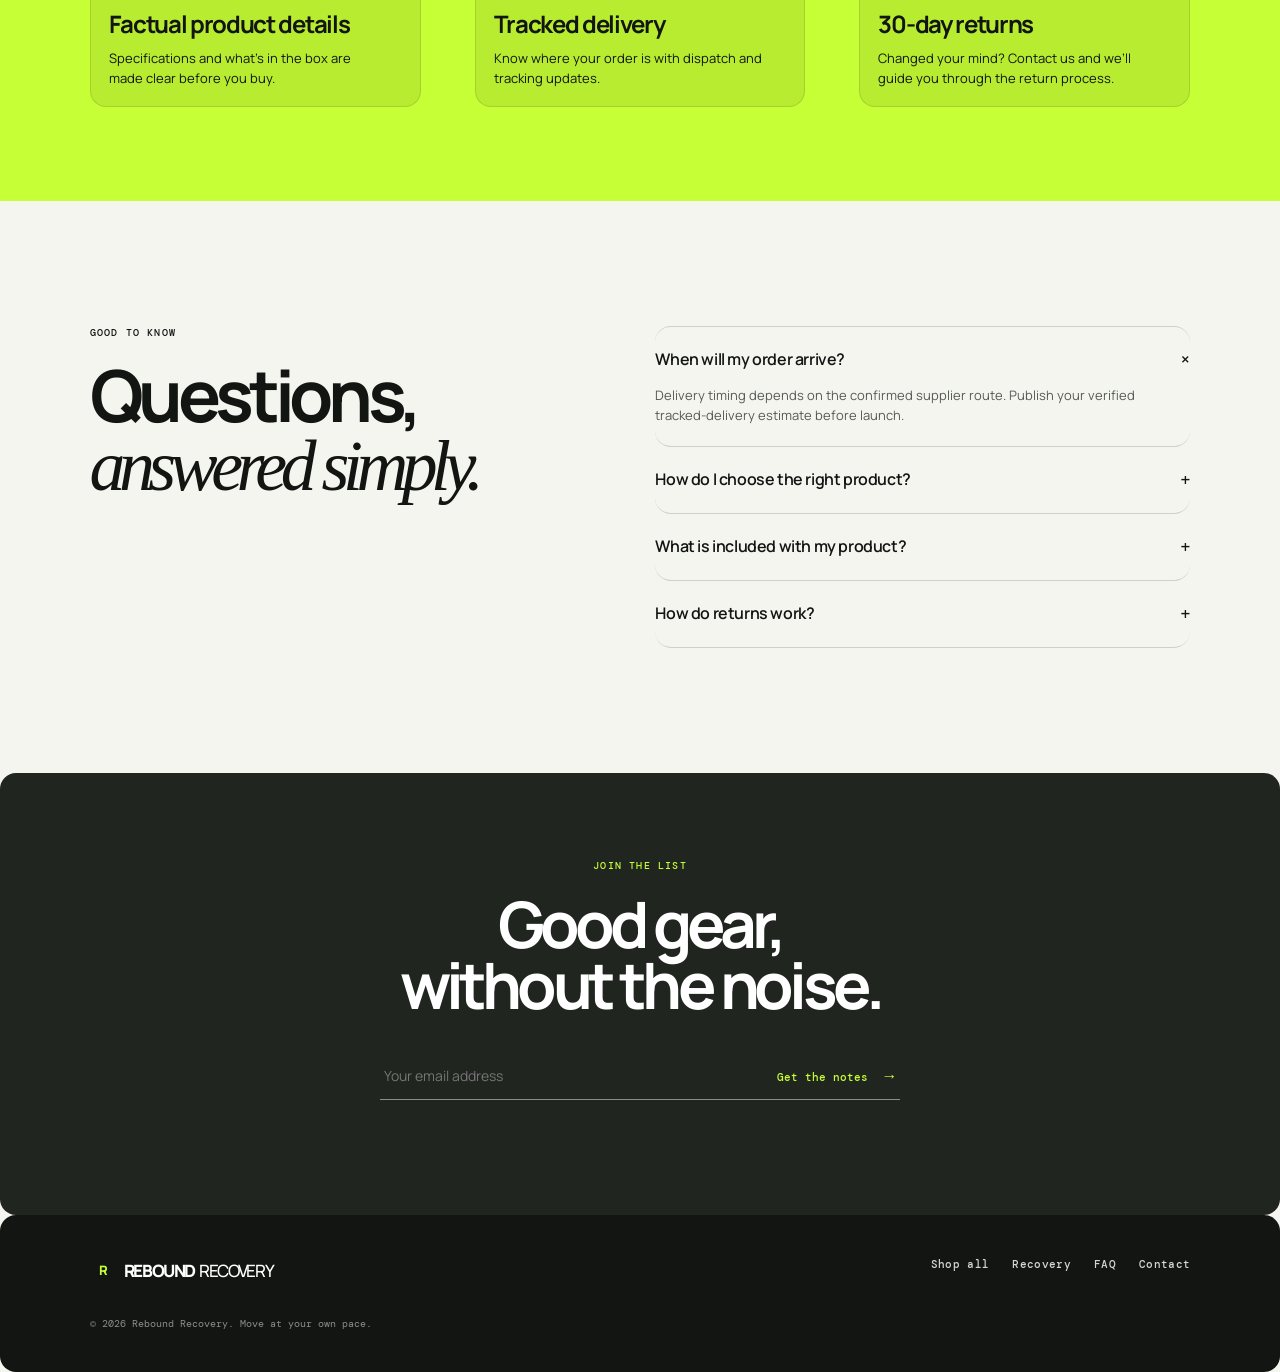
==== commit eb88044a: "Refresh homepage contrast stylesheet" ====
--- a/index.html
+++ b/index.html
@@ -7,7 +7,7 @@
   <script>try{document.documentElement.dataset.theme=localStorage.getItem('rebound-recovery-theme')||(matchMedia('(prefers-color-scheme: dark)').matches?'dark':'light')}catch(e){}</script>
   <link rel="preconnect" href="https://fonts.googleapis.com" /><link rel="preconnect" href="https://fonts.gstatic.com" crossorigin />
   <link href="https://fonts.googleapis.com/css2?family=DM+Mono:wght@400;500&family=Manrope:wght@400;500;600;700;800&display=swap" rel="stylesheet" />
-  <link rel="stylesheet" href="styles.css" /><link rel="stylesheet" href="theme.css" /><link rel="stylesheet" href="liquid-glass.css" /><link rel="stylesheet" href="homepage-enhancements.css" /><link rel="stylesheet" href="navigation.css" /><link rel="stylesheet" href="homepage-tech-preview.css" /><link rel="stylesheet" href="best-sellers.css" />
+  <link rel="stylesheet" href="styles.css" /><link rel="stylesheet" href="theme.css" /><link rel="stylesheet" href="liquid-glass.css" /><link rel="stylesheet" href="homepage-enhancements.css?v=contrast-f231" /><link rel="stylesheet" href="navigation.css" /><link rel="stylesheet" href="homepage-tech-preview.css" /><link rel="stylesheet" href="best-sellers.css" />
 </head>
 <body>
   <div class="announcement"><span class="announcement-copy">FREE TRACKED DELIVERY ON ORDERS OVER R1,200 <b>•</b> SOUTH AFRICA</span><button class="theme-toggle utility-theme-toggle" type="button" data-theme-toggle aria-pressed="false"><span aria-hidden="true">◐</span><span class="theme-toggle-text">DARK</span></button></div>
@@ -29,5 +29,4 @@
   </main>
   <footer><a class="brand" href="#top"><span class="brand-mark">R</span>REBOUND<span>RECOVERY</span></a><div class="footer-links"><a href="shop.html">Shop all</a><a href="shop.html?category=recovery">Recovery</a><a href="#faq">FAQ</a><a href="mailto:hello@reboundrecovery.co.za">Contact</a></div><p>© <span id="year"></span> Rebound Recovery. Move at your own pace.</p></footer>
   <script src="theme.js"></script><script src="sidebar.js"></script><script src="products.js"></script><script src="store.js"></script><script src="script.js"></script>
-  <script src="image-fallback.js"></script>
 </body></html>
--- a/homepage-enhancements.css
+++ b/homepage-enhancements.css
@@ -11,6 +11,8 @@
 .testimonials{padding-top:112px;padding-bottom:112px;background:var(--ash)}.testimonials-head{display:flex;justify-content:space-between;align-items:end;margin-bottom:42px}.testimonials-head h2{font-size:clamp(38px,4.6vw,67px);letter-spacing:-.075em;line-height:.95;margin:0}.testimonials-head h2 em{font-family:Georgia,serif;font-weight:400}.testimonials-layout{display:grid;grid-template-columns:minmax(280px,.87fr) minmax(0,1.13fr);gap:16px}.system-motion,.testimonial-carousel{border-radius:var(--surface-radius);overflow:hidden}.system-motion{position:relative;min-height:390px;background:#080a09}.system-motion video{height:100%;width:100%;min-height:390px;object-fit:cover;display:block}.motion-label{position:absolute;left:18px;bottom:18px;margin:0;padding:9px 11px;background:rgba(6,9,7,.7);border:1px solid rgba(255,255,255,.22);border-radius:999px;color:#f6f8f2;font:10px var(--mono);letter-spacing:.08em}.motion-label span{color:var(--lime);margin-right:6px}.testimonial-carousel{position:relative;min-height:390px;background:var(--paper);box-shadow:inset 0 1px 0 var(--glass-highlight),0 16px 34px rgba(13,18,14,.1)}.testimonial-track{display:flex;height:100%;transition:transform .45s cubic-bezier(.2,.75,.2,1)}.testimonial-card{min-width:100%;padding:clamp(28px,5vw,58px);display:flex;flex-direction:column;background:linear-gradient(145deg,rgba(255,255,255,.5),var(--glass-deep));border:1px solid var(--glass-border);border-radius:var(--surface-radius)}.testimonial-card .eyebrow{color:var(--muted);margin-bottom:clamp(34px,7vw,84px)}.testimonial-quote{max-width:570px;font-size:clamp(24px,3.1vw,43px);line-height:1.08;letter-spacing:-.06em;margin:0}.testimonial-author{margin-top:auto;padding-top:35px;font:500 10px/1.55 var(--mono);letter-spacing:.08em;color:var(--muted)}.testimonial-author strong{display:block;color:var(--ink);font-size:11px}.testimonial-controls{position:absolute;right:22px;bottom:20px;display:flex;align-items:center;gap:10px}.testimonial-arrow{height:42px;width:42px;border:1px solid var(--line);border-radius:50%;background:rgba(255,255,255,.22);color:var(--ink);cursor:pointer;font-size:22px;transition:transform .2s ease,background .2s ease}.testimonial-arrow:hover{background:var(--lime);transform:translateY(-2px)}.testimonial-count{font:10px var(--mono);color:var(--muted);min-width:34px;text-align:center}.testimonial-arrow:focus-visible{outline:2px solid var(--lime);outline-offset:3px}
 @media(max-width:760px){.announcement{justify-content:flex-start;padding:8px 65px 8px 12px;text-align:left}.announcement-copy{font-size:8px}.announcement-copy b{padding:0 6px}.utility-theme-toggle{right:13px}.site-header .menu-toggle{margin-left:12px}.bundle-banner{grid-template-columns:1fr;gap:12px}.bundle-products{width:145px;height:88px;order:0}.bundle-price{order:2}.bundle-add{order:3;justify-content:space-between}.testimonials{padding-top:76px;padding-bottom:76px}.testimonials-head{display:block;margin-bottom:27px}.testimonials-head .eyebrow{margin-bottom:14px}.testimonials-layout{grid-template-columns:1fr}.system-motion,.system-motion video,.testimonial-carousel{min-height:330px}.testimonial-card{padding:31px 28px}.testimonial-card .eyebrow{margin-bottom:44px}.testimonial-controls{right:16px;bottom:15px}.proof-grid>div{padding:16px}.checkout-page{margin:0;border-radius:0}}
 @media(prefers-reduced-motion:reduce){.testimonial-track,.testimonial-arrow{transition:none!important}}
+/* Contrast pass: the moving benefits strip and lime assurance panel keep dark copy in both themes. */
+.ticker{background:#f5f5f0!important;color:#121512!important}.ticker i{color:#121512!important}.proof,.proof-top,.proof-grid,.proof-grid>div,.proof-grid span,.proof-grid h3,.proof-grid p{color:#121512!important}.proof-grid>div{background:rgba(18,21,18,.08)!important;border:1px solid rgba(18,21,18,.12)}
 
 /* Expanded tech catalogue */
 .tech-catalog{padding-top:120px;padding-bottom:120px;background:#161a17;color:#f5f7f1}.tech-catalog-head{display:grid;grid-template-columns:minmax(0,1.25fr) minmax(220px,.55fr);gap:7vw;align-items:end;margin-bottom:66px}.tech-catalog .eyebrow{color:var(--lime)}.tech-catalog h2{font-size:clamp(41px,5vw,72px);letter-spacing:-.075em;line-height:.96;margin:0}.tech-catalog h2 em{font-family:Georgia,serif;font-weight:400}.tech-catalog-head>p{margin:0;color:#c7ccc4;font-size:14px;line-height:1.65;max-width:330px}.tech-categories{display:grid;gap:70px}.tech-category{scroll-margin-top:110px}.tech-category-intro{display:grid;grid-template-columns:138px 1fr auto;gap:24px;align-items:center;border-bottom:1px solid rgba(255,255,255,.18);padding-bottom:22px;margin-bottom:21px}.tech-category-intro img{width:138px;height:94px;object-fit:cover;border-radius:14px;filter:saturate(.9)}.tech-category-intro .eyebrow{margin-bottom:8px;color:#a7e326}.tech-category-intro h3{font-size:clamp(25px,3vw,39px);letter-spacing:-.06em;line-height:1;margin:0}.tech-category-intro p:not(.eyebrow){margin:9px 0 0;font-size:12px;color:#aab1a7}.category-jump{font:500 10px var(--mono);color:var(--lime);text-decoration:none;border-bottom:1px solid currentColor;padding-bottom:5px;white-space:nowrap}.category-jump span{padding-left:8px}.tech-product-grid{display:grid;grid-template-columns:repeat(5,minmax(0,1fr));gap:13px}.tech-product-card{cursor:pointer;background:#f4f5f0;color:#121512;min-width:0;border-radius:16px;overflow:hidden;transition:transform .2s ease,box-shadow .2s ease}.tech-product-card:hover,.tech-product-card:focus-visible{transform:translateY(-4px);box-shadow:0 13px 28px rgba(0,0,0,.28);outline:2px solid var(--lime);outline-offset:3px}.tech-product-image{height:160px;position:relative;overflow:hidden;background:#0c100d}.tech-product-image img{width:100%;height:100%;object-fit:cover;display:block;transition:transform .35s ease;filter:saturate(.88)}.tech-product-card:hover .tech-product-image img{transform:scale(1.06)}.tech-product-image:after{content:'';position:absolute;inset:0;background:linear-gradient(135deg,rgba(0,0,0,.1),rgba(0,0,0,.45))}.tech-product-image span{position:absolute;z-index:1;left:11px;top:10px;padding:5px 6px;background:var(--lime);font:10px var(--mono)}.tech-product-info{padding:14px 13px 15px}.tech-product-info>p{margin:0;color:#687068;font:9px/1.3 var(--mono);letter-spacing:.05em;min-height:24px}.tech-product-info h4{font-size:16px;line-height:1.05;letter-spacing:-.045em;margin:7px 0 15px;min-height:34px}.tech-product-info>div{display:flex;align-items:center;justify-content:space-between;gap:8px}.tech-product-info strong{font-size:15px;letter-spacing:-.05em}.tech-product-info .add-button{font-size:9px;white-space:nowrap}.tech-art{width:100%;height:100%;filter:none}.product-art.tech-art img{object-position:center}
